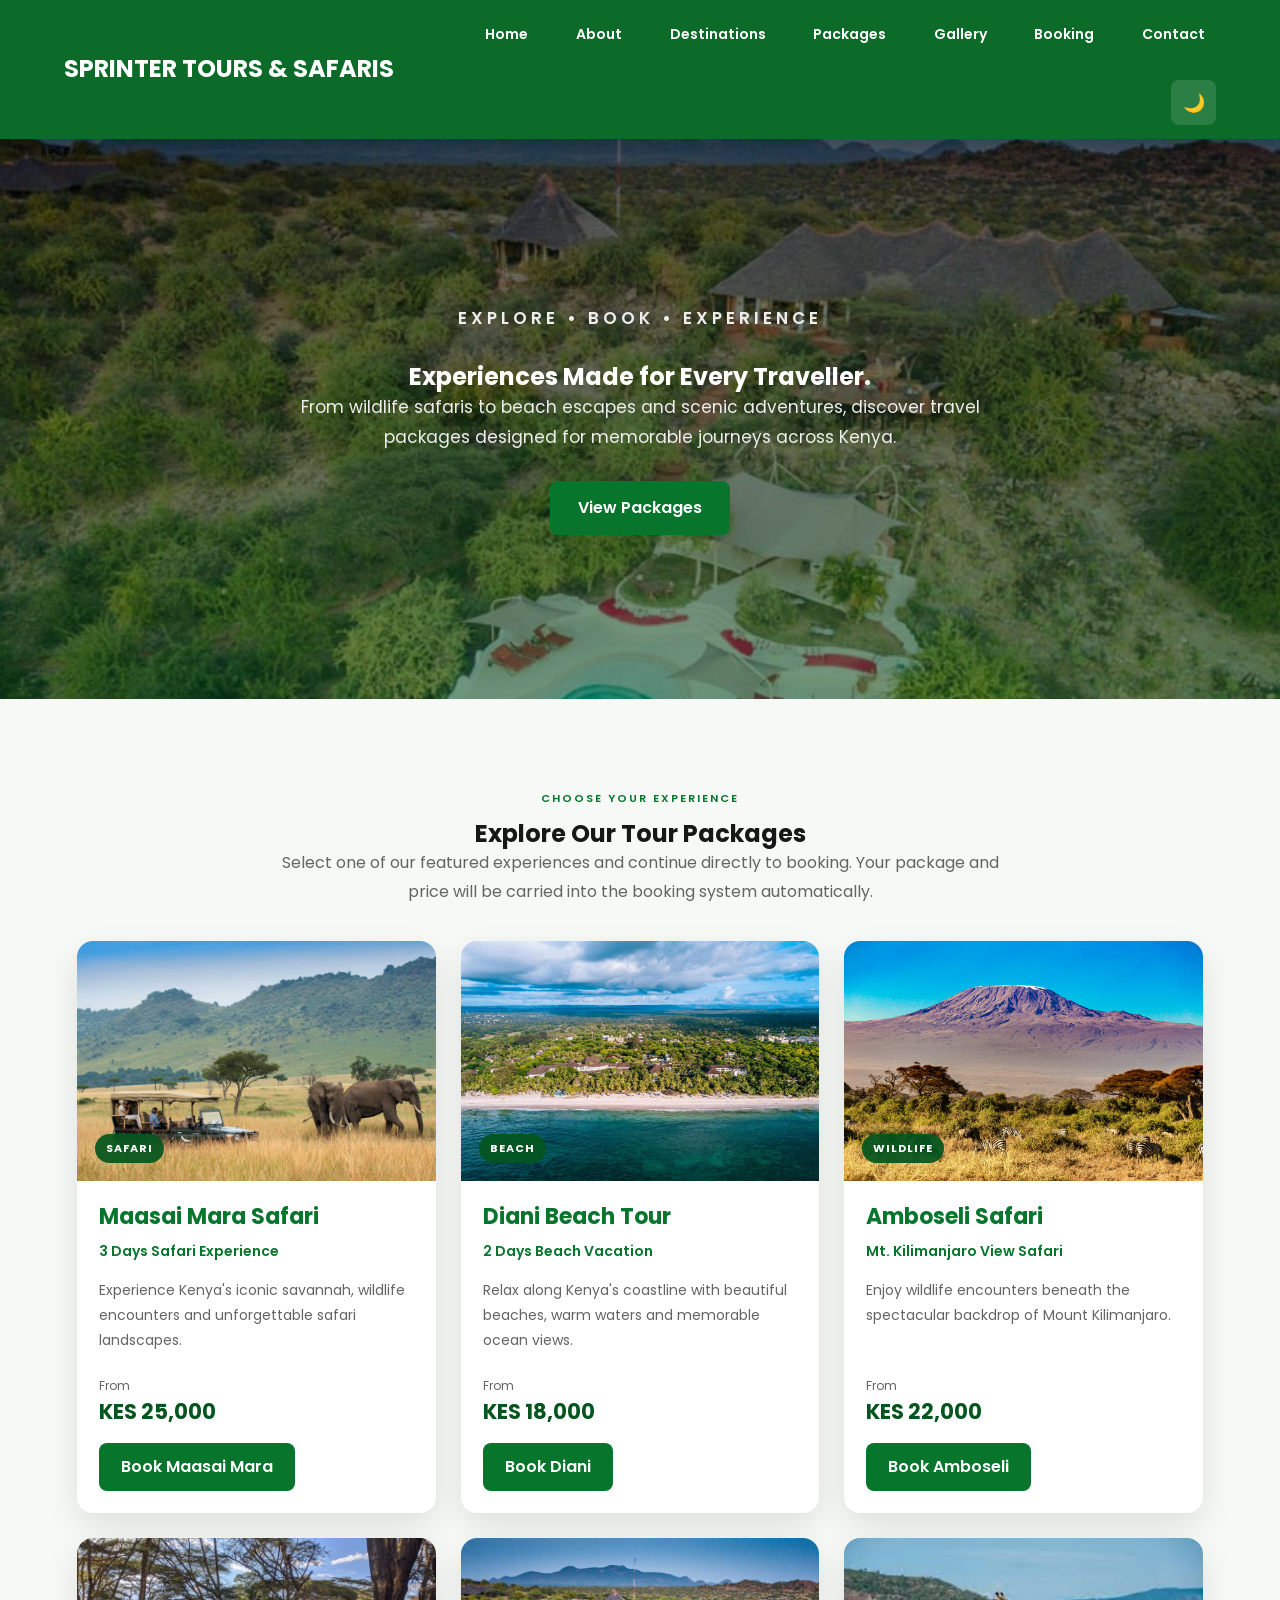
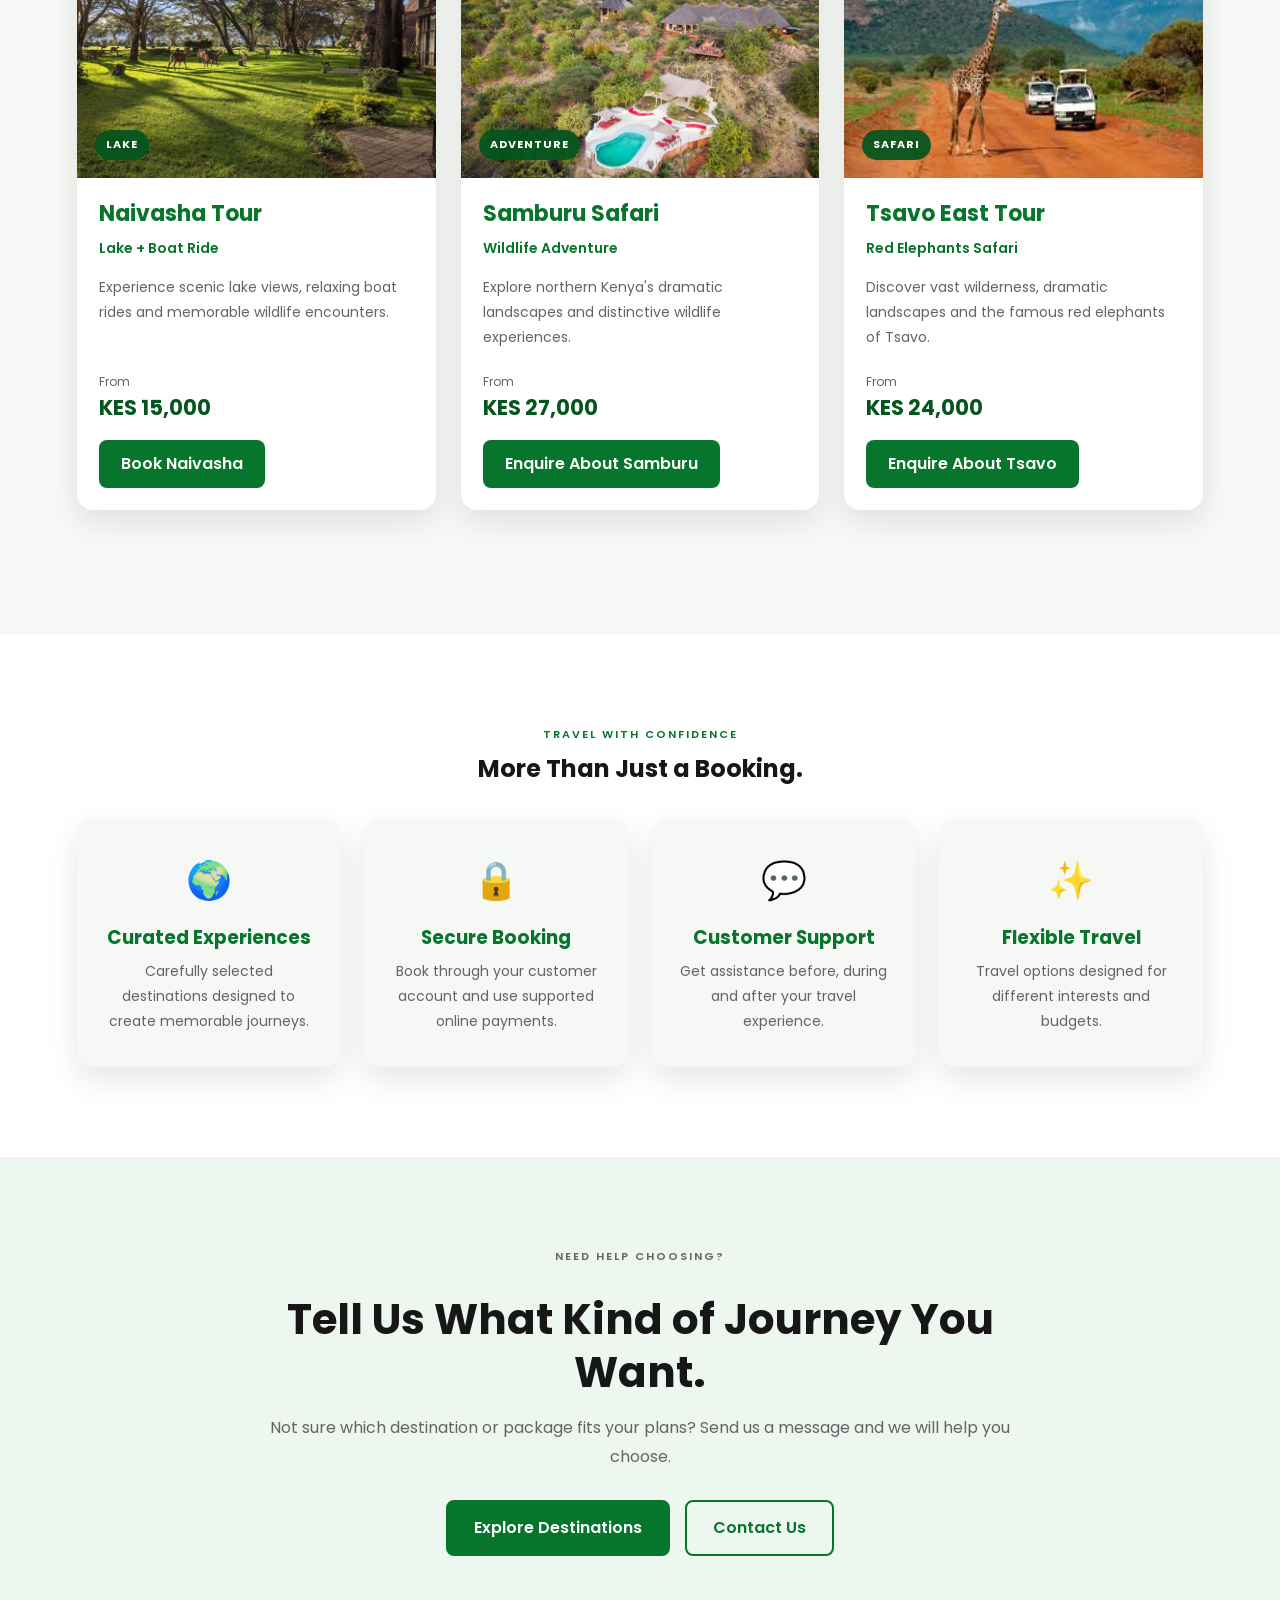
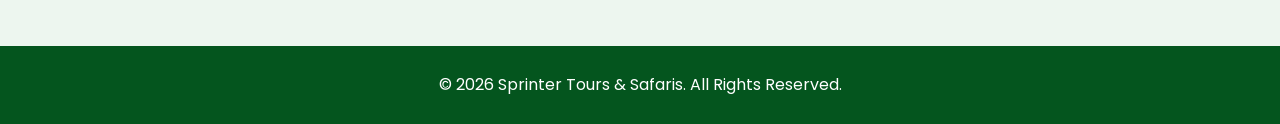
==== packages.html @ ad740e0f "Initial Sprinter Tours and Safaris commit" ====
<!DOCTYPE html>
<html lang="en">

<head>

    <meta charset="UTF-8">

    <meta
        name="viewport"
        content="width=device-width, initial-scale=1.0"
    >

    <meta
        name="description"
        content="Explore safari, beach and adventure packages from Sprinter Tours & Safaris."
    >

    <title>
        Tour Packages | Sprinter Tours & Safaris
    </title>

    <link
        rel="preconnect"
        href="https://fonts.googleapis.com"
    >

    <link
        rel="preconnect"
        href="https://fonts.gstatic.com"
        crossorigin
    >

    <link
        href="https://fonts.googleapis.com/css2?family=Poppins:wght@300;400;500;600;700&display=swap"
        rel="stylesheet"
    >

    <link
        rel="stylesheet"
        href="style.css"
    >

</head>


<body>


<!-- =====================================================
     LOADER
===================================================== -->

<div
    id="loader"
    aria-hidden="true"
>

    <div class="loader-content">

        <img
            src="images/Wildlife Sprinter Tours & Safaris.png"
            class="loader-logo"
            alt="Sprinter Tours & Safaris Logo"
        >

        <h2>
            SPRINTER TOURS & SAFARIS
        </h2>

        <div class="spinner"></div>

        <p>
            Preparing your next adventure...
        </p>

    </div>

</div>



<!-- =====================================================
     RESPONSIVE NAVIGATION
===================================================== -->

<header id="navbar">

    <a
        href="index.html"
        class="site-brand"
        aria-label="Sprinter Tours and Safaris home"
    >
        <span>
            SPRINTER TOURS & SAFARIS
        </span>
    </a>


    <button
        id="menuToggle"
        class="menu-toggle"
        type="button"
        aria-label="Open navigation menu"
        aria-expanded="false"
        aria-controls="mainNav"
    >
        <span></span>
        <span></span>
        <span></span>
    </button>


    <nav
        id="mainNav"
        class="main-nav"
    >

        <a href="index.html">
            Home
        </a>

        <a href="about.html">
            About
        </a>

        <a href="destinations.html">
            Destinations
        </a>

        <a
            href="packages.html"
            class="active"
        >
            Packages
        </a>

        <a href="gallery.html">
            Gallery
        </a>

        <a href="booking.php">
            Booking
        </a>

        <a href="contact.php">
            Contact
        </a>

        <button
            id="darkToggle"
            class="theme-toggle"
            type="button"
            aria-label="Toggle dark mode"
        >
            🌙
        </button>

    </nav>

</header>



<!-- =====================================================
     PACKAGES HERO
===================================================== -->

<section class="packages-hero">

    <div class="packages-hero-content">

        <p class="packages-kicker">
            EXPLORE • BOOK • EXPERIENCE
        </p>

        <h1>
            Experiences Made for Every Traveller.
        </h1>

        <p>
            From wildlife safaris to beach escapes
            and scenic adventures, discover travel
            packages designed for memorable journeys
            across Kenya.
        </p>

        <a
            href="#tour-packages"
            class="hero-button"
        >
            View Packages
        </a>

    </div>

</section>



<!-- =====================================================
     PACKAGE SECTION
===================================================== -->

<section
    class="packages"
    id="tour-packages"
>

    <div class="section-heading">

        <p class="section-label">
            CHOOSE YOUR EXPERIENCE
        </p>

        <h2>
            Explore Our Tour Packages
        </h2>

        <p class="section-intro">
            Select one of our featured experiences
            and continue directly to booking.
            Your package and price will be carried
            into the booking system automatically.
        </p>

    </div>


    <div class="package-container">


        <!-- =================================================
             MAASAI MARA
        ================================================== -->

        <article class="package-card">

            <div class="package-image">

                <img
                    src="images/maasai mara.jpg"
                    alt="Maasai Mara Safari"
                    loading="lazy"
                >

                <span class="package-badge">
                    SAFARI
                </span>

            </div>


            <div class="package-content">

                <h3>
                    Maasai Mara Safari
                </h3>

                <p class="package-duration">
                    3 Days Safari Experience
                </p>

                <p class="package-description">
                    Experience Kenya's iconic savannah,
                    wildlife encounters and unforgettable
                    safari landscapes.
                </p>

                <div class="package-price">

                    <span>
                        From
                    </span>

                    <strong>
                        KES 25,000
                    </strong>

                </div>

                <a
                    href="booking.php?package=maasai-mara"
                    class="book-btn"
                >
                    Book Maasai Mara
                </a>

            </div>

        </article>



        <!-- =================================================
             DIANI
        ================================================== -->

        <article class="package-card">

            <div class="package-image">

                <img
                    src="images/diani.jpg"
                    alt="Diani Beach Tour"
                    loading="lazy"
                >

                <span class="package-badge">
                    BEACH
                </span>

            </div>


            <div class="package-content">

                <h3>
                    Diani Beach Tour
                </h3>

                <p class="package-duration">
                    2 Days Beach Vacation
                </p>

                <p class="package-description">
                    Relax along Kenya's coastline
                    with beautiful beaches, warm
                    waters and memorable ocean views.
                </p>

                <div class="package-price">

                    <span>
                        From
                    </span>

                    <strong>
                        KES 18,000
                    </strong>

                </div>

                <a
                    href="booking.php?package=diani-beach"
                    class="book-btn"
                >
                    Book Diani
                </a>

            </div>

        </article>



        <!-- =================================================
             AMBOSELI
        ================================================== -->

        <article class="package-card">

            <div class="package-image">

                <img
                    src="images/amboseli-national-park.jpg"
                    alt="Amboseli Safari"
                    loading="lazy"
                >

                <span class="package-badge">
                    WILDLIFE
                </span>

            </div>


            <div class="package-content">

                <h3>
                    Amboseli Safari
                </h3>

                <p class="package-duration">
                    Mt. Kilimanjaro View Safari
                </p>

                <p class="package-description">
                    Enjoy wildlife encounters
                    beneath the spectacular backdrop
                    of Mount Kilimanjaro.
                </p>

                <div class="package-price">

                    <span>
                        From
                    </span>

                    <strong>
                        KES 22,000
                    </strong>

                </div>

                <a
                    href="booking.php?package=amboseli"
                    class="book-btn"
                >
                    Book Amboseli
                </a>

            </div>

        </article>



        <!-- =================================================
             NAIVASHA
        ================================================== -->

        <article class="package-card">

            <div class="package-image">

                <img
                    src="images/naivasha-waterbuck-750x563.jpg"
                    alt="Naivasha Tour"
                    loading="lazy"
                >

                <span class="package-badge">
                    LAKE
                </span>

            </div>


            <div class="package-content">

                <h3>
                    Naivasha Tour
                </h3>

                <p class="package-duration">
                    Lake + Boat Ride
                </p>

                <p class="package-description">
                    Experience scenic lake views,
                    relaxing boat rides and memorable
                    wildlife encounters.
                </p>

                <div class="package-price">

                    <span>
                        From
                    </span>

                    <strong>
                        KES 15,000
                    </strong>

                </div>

                <a
                    href="booking.php?package=naivasha"
                    class="book-btn"
                >
                    Book Naivasha
                </a>

            </div>

        </article>



        <!-- =================================================
             SAMBURU
        ================================================== -->

        <article class="package-card">

            <div class="package-image">

                <img
                    src="images/samburu.jpg"
                    alt="Samburu Safari"
                    loading="lazy"
                >

                <span class="package-badge">
                    ADVENTURE
                </span>

            </div>


            <div class="package-content">

                <h3>
                    Samburu Safari
                </h3>

                <p class="package-duration">
                    Wildlife Adventure
                </p>

                <p class="package-description">
                    Explore northern Kenya's
                    dramatic landscapes and
                    distinctive wildlife experiences.
                </p>

                <div class="package-price">

                    <span>
                        From
                    </span>

                    <strong>
                        KES 27,000
                    </strong>

                </div>

                <a
                    href="contact.php"
                    class="book-btn"
                >
                    Enquire About Samburu
                </a>

            </div>

        </article>



        <!-- =================================================
             TSAVO
        ================================================== -->

        <article class="package-card">

            <div class="package-image">

                <img
                    src="images/TSAVO.jpg"
                    alt="Tsavo East Safari"
                    loading="lazy"
                >

                <span class="package-badge">
                    SAFARI
                </span>

            </div>


            <div class="package-content">

                <h3>
                    Tsavo East Tour
                </h3>

                <p class="package-duration">
                    Red Elephants Safari
                </p>

                <p class="package-description">
                    Discover vast wilderness,
                    dramatic landscapes and the
                    famous red elephants of Tsavo.
                </p>

                <div class="package-price">

                    <span>
                        From
                    </span>

                    <strong>
                        KES 24,000
                    </strong>

                </div>

                <a
                    href="contact.php"
                    class="book-btn"
                >
                    Enquire About Tsavo
                </a>

            </div>

        </article>


    </div>

</section>



<!-- =====================================================
     WHY BOOK WITH US
===================================================== -->

<section class="package-benefits">

    <div class="section-heading">

        <p class="section-label">
            TRAVEL WITH CONFIDENCE
        </p>

        <h2>
            More Than Just a Booking.
        </h2>

    </div>


    <div class="package-benefits-grid">


        <article class="package-benefit">

            <span>
                🌍
            </span>

            <h3>
                Curated Experiences
            </h3>

            <p>
                Carefully selected destinations
                designed to create memorable journeys.
            </p>

        </article>



        <article class="package-benefit">

            <span>
                🔒
            </span>

            <h3>
                Secure Booking
            </h3>

            <p>
                Book through your customer account
                and use supported online payments.
            </p>

        </article>



        <article class="package-benefit">

            <span>
                💬
            </span>

            <h3>
                Customer Support
            </h3>

            <p>
                Get assistance before, during
                and after your travel experience.
            </p>

        </article>



        <article class="package-benefit">

            <span>
                ✨
            </span>

            <h3>
                Flexible Travel
            </h3>

            <p>
                Travel options designed for
                different interests and budgets.
            </p>

        </article>


    </div>

</section>



<!-- =====================================================
     CTA
===================================================== -->

<section class="packages-cta">

    <div class="packages-cta-content">

        <p class="section-label">
            NEED HELP CHOOSING?
        </p>

        <h2>
            Tell Us What Kind of Journey You Want.
        </h2>

        <p>
            Not sure which destination or package
            fits your plans? Send us a message and
            we will help you choose.
        </p>


        <div class="packages-cta-buttons">

            <a
                href="destinations.html"
                class="about-primary-btn"
            >
                Explore Destinations
            </a>

            <a
                href="contact.php"
                class="about-secondary-btn"
            >
                Contact Us
            </a>

        </div>

    </div>

</section>



<!-- =====================================================
     FOOTER
===================================================== -->

<footer>

    <p>
        © 2026 Sprinter Tours & Safaris.
        All Rights Reserved.
    </p>

</footer>



<!-- =====================================================
     BACK TO TOP
===================================================== -->

<button
    id="topBtn"
    type="button"
    aria-label="Back to top"
>
    ↑
</button>



<!-- =====================================================
     MAIN SCRIPT
===================================================== -->

<script src="script.js"></script>



<!-- =====================================================
     MOBILE NAVIGATION SCRIPT
===================================================== -->

<script>

document.addEventListener(
    "DOMContentLoaded",
    function () {

        const menuToggle =
            document.getElementById(
                "menuToggle"
            );

        const mainNav =
            document.getElementById(
                "mainNav"
            );


        if (
            !menuToggle ||
            !mainNav
        ) {
            return;
        }


        menuToggle.addEventListener(
            "click",
            function () {

                const open =
                    mainNav.classList.toggle(
                        "nav-open"
                    );

                menuToggle.classList.toggle(
                    "menu-open",
                    open
                );

                menuToggle.setAttribute(
                    "aria-expanded",
                    open
                        ? "true"
                        : "false"
                );

                document.body.classList.toggle(
                    "mobile-menu-open",
                    open
                );

            }
        );


        mainNav
            .querySelectorAll("a")
            .forEach(
                function (link) {

                    link.addEventListener(
                        "click",
                        function () {

                            mainNav.classList.remove(
                                "nav-open"
                            );

                            menuToggle.classList.remove(
                                "menu-open"
                            );

                            menuToggle.setAttribute(
                                "aria-expanded",
                                "false"
                            );

                            document.body.classList.remove(
                                "mobile-menu-open"
                            );

                        }
                    );

                }
            );


        window.addEventListener(
            "resize",
            function () {

                if (
                    window.innerWidth > 900
                ) {

                    mainNav.classList.remove(
                        "nav-open"
                    );

                    menuToggle.classList.remove(
                        "menu-open"
                    );

                    menuToggle.setAttribute(
                        "aria-expanded",
                        "false"
                    );

                    document.body.classList.remove(
                        "mobile-menu-open"
                    );

                }

            }
        );

    }
);

</script>


</body>

</html>
---- style.css ----
/* =========================================================
   SPRINTER TOURS & SAFARIS
   MAIN WEBSITE STYLESHEET
========================================================= */


/* =========================================================
   1. RESET
========================================================= */

* {
    margin: 0;
    padding: 0;
    box-sizing: border-box;
}


html {
    scroll-behavior: smooth;
}


body {

    font-family:
        "Poppins",
        sans-serif;

    background: #ffffff;

    color: #171717;

    line-height: 1.6;

    overflow-x: hidden;

    transition:
        background 0.3s ease,
        color 0.3s ease;

}


img {

    display: block;

    max-width: 100%;

}


a {
    color: inherit;
}


button,
input,
select,
textarea {

    font-family: inherit;

}


section {
    width: 100%;
}


h1,
h2,
h3,
h4 {
    line-height: 1.25;
}


p {
    line-height: 1.8;
}


/* =========================================================
   2. VARIABLES
========================================================= */

:root {

    --green: #08752d;

    --green-dark: #04551e;

    --green-deep: #043b18;

    --green-light: #e8f5eb;

    --white: #ffffff;

    --black: #111111;

    --text: #171717;

    --muted: #646464;

    --light-bg: #f5f8f5;

    --card-bg: #ffffff;

    --border: #dddddd;

    --radius: 16px;

    --shadow:
        0 12px 32px
        rgba(0,0,0,0.10);

}


/* =========================================================
   3. NAVIGATION
========================================================= */

header {

    width: 100%;

    min-height: 82px;

    padding: 0 5%;

    display: flex;

    justify-content:
        space-between;

    align-items: center;

    gap: 30px;

    position: sticky;

    top: 0;

    z-index: 1000;

    background:
        rgba(
            5,
            103,
            34,
            0.97
        );

    color: white;

    box-shadow:
        0 3px 15px
        rgba(0,0,0,0.16);

    transition:
        all 0.3s ease;

}


header h1 {

    color: white;

    font-size:
        clamp(
            19px,
            2vw,
            27px
        );

    font-weight: 700;

    white-space: nowrap;

}


nav {

    display: flex;

    justify-content:
        flex-end;

    align-items: center;

    flex-wrap: wrap;

    gap: 8px;

}


nav a {

    padding: 9px 11px;

    color: white;

    text-decoration: none;

    font-size: 14px;

    font-weight: 600;

    border-radius: 7px;

    transition: 0.25s;

}


nav a:hover {

    background:
        rgba(
            255,
            255,
            255,
            0.14
        );

}


#darkToggle {

    width: 45px;

    height: 45px;

    border: none;

    border-radius: 8px;

    background:
        rgba(
            255,
            255,
            255,
            0.13
        );

    color: white;

    font-size: 18px;

    cursor: pointer;

}


#darkToggle:hover {

    background:
        rgba(
            255,
            255,
            255,
            0.22
        );

}


.navbar-scrolled {

    min-height: 68px;

    background:
        rgba(
            3,
            73,
            25,
            0.98
        );

}


/* =========================================================
   4. FAST LOADER
========================================================= */

#loader {

    position: fixed;

    inset: 0;

    z-index: 99999;

    display: flex;

    justify-content: center;

    align-items: center;

    background:
        linear-gradient(
            135deg,
            #043b18,
            #08752d
        );

    color: white;

    opacity: 1;

    visibility: visible;

    transition:
        opacity 0.4s ease,
        visibility 0.4s ease;

}


#loader.loader-hidden {

    opacity: 0;

    visibility: hidden;

    pointer-events: none;

}


.loader-content {

    text-align: center;

    padding: 30px;

}


.loader-logo {

    width: 110px;

    max-height: 110px;

    object-fit: contain;

    margin:
        0 auto 18px;

}


.loader-content h2 {

    margin-bottom: 10px;

    color: white;

    font-size: 24px;

}


.loader-content p {

    color: #e5f7e9;

}


.spinner {

    width: 45px;

    height: 45px;

    margin: 18px auto;

    border:
        5px solid
        rgba(
            255,
            255,
            255,
            0.35
        );

    border-top-color: white;

    border-radius: 50%;

    animation:
        loaderSpin
        0.8s
        linear
        infinite;

}


@keyframes loaderSpin {

    to {
        transform:
            rotate(360deg);
    }

}


/* =========================================================
   5. HERO
========================================================= */

.hero-slider {

    position: relative;

    width: 100%;

    height:
        calc(
            100vh - 82px
        );

    min-height: 610px;

    overflow: hidden;

}


.slide {

    position: absolute;

    inset: 0;

    background-size: cover;

    background-position: center;

    opacity: 0;

    transition:
        opacity 1s ease;

}


.slide.active {
    opacity: 1;
}


.slide::before {

    content: "";

    position: absolute;

    inset: 0;

    background:
        linear-gradient(
            rgba(0,0,0,0.48),
            rgba(0,60,20,0.50)
        );

}


.hero-text {

    position: absolute;

    top: 50%;

    left: 50%;

    transform:
        translate(-50%, -50%);

    z-index: 2;

    width: min(
        900px,
        90%
    );

    text-align: center;

    color: white;

}


.hero-text h2 {

    margin-bottom: 18px;

    color: white;

    font-size:
        clamp(
            43px,
            7vw,
            76px
        );

}


.hero-text p {

    max-width: 700px;

    margin:
        0 auto 30px;

    color: #f3f3f3;

    font-size:
        clamp(
            16px,
            2vw,
            20px
        );

}


.hero-button {

    display: inline-block;

    padding:
        14px 28px;

    border-radius: 8px;

    background:
        var(--green);

    color: white;

    text-decoration: none;

    font-weight: 600;

    transition: 0.3s;

}


.hero-button:hover {

    background:
        var(--green-dark);

    transform:
        translateY(-3px);

}


/* =========================================================
   6. COMMON SECTIONS
========================================================= */

.home-destinations,
.home-packages,
.why-us,
.faq,
.home-contact,
.destinations,
.packages,
.gallery,
.about,
.about-values,
.about-services,
.about-cta {

    padding:
        90px 6%;

}


.home-destinations,
.destinations,
.about,
.about-values,
.why-us,
.about-cta {

    background: white;

}


.home-packages,
.faq,
.home-contact,
.packages,
.gallery,
.about-services {

    background:
        var(--light-bg);

}


.home-destinations > h2,
.home-packages > h2,
.why-us > h2,
.faq > h2,
.home-contact > h2,
.destinations > h2,
.packages > h2,
.gallery > h2,
.about > h2,
.about-values > h2,
.about-services > h2,
.about-cta > h2 {

    margin-bottom: 12px;

    text-align: center;

    color:
        var(--text);

    font-size:
        clamp(
            30px,
            4vw,
            42px
        );

}


.section-intro {

    max-width: 760px;

    margin:
        0 auto 35px;

    text-align: center;

    color:
        var(--muted);

}


/* =========================================================
   7. SEARCH
========================================================= */

.search-box {

    display: block;

    width: min(
        420px,
        100%
    );

    margin:
        25px auto 35px;

    padding:
        13px 16px;

    border:
        1px solid #cccccc;

    border-radius: 9px;

    background: white;

    color: #222;

    font-size: 15px;

    outline: none;

}


.search-box:focus {

    border-color:
        var(--green);

    box-shadow:
        0 0 0 3px
        rgba(
            8,
            117,
            45,
            0.13
        );

}


/* =========================================================
   8. HOME DESTINATION CARDS
========================================================= */

.home-cards {

    width: 100%;

    max-width: 1200px;

    margin: auto;

    display: grid;

    grid-template-columns:
        repeat(
            4,
            minmax(0, 1fr)
        );

    gap: 24px;

}


.home-card {

    overflow: hidden;

    border-radius:
        var(--radius);

    background:
        var(--card-bg);

    box-shadow:
        var(--shadow);

    transition: 0.3s;

}


.home-card:hover {

    transform:
        translateY(-8px);

}


.home-card img {

    width: 100%;

    height: 220px;

    object-fit: cover;

}


.home-card h3 {

    margin:
        20px 20px 7px;

    color:
        var(--green);

}


.home-card p {

    margin:
        0 20px 24px;

    color:
        var(--muted);

}


/* =========================================================
   9. SECTION BUTTON
========================================================= */

.section-link {

    display: table;

    margin:
        35px auto 0;

    padding:
        12px 23px;

    border:
        2px solid
        var(--green);

    border-radius: 8px;

    color:
        var(--green);

    text-decoration: none;

    font-weight: 600;

}


.section-link:hover {

    background:
        var(--green);

    color: white;

}


/* =========================================================
   10. PARALLAX
========================================================= */

.parallax {

    min-height: 430px;

    padding:
        70px 20px;

    display: flex;

    justify-content: center;

    align-items: center;

    text-align: center;

    color: white;

    background:

        linear-gradient(
            rgba(0,0,0,0.55),
            rgba(0,0,0,0.55)
        ),

        url("images/mombasa.jpg")
        center / cover no-repeat;

    background-attachment: fixed;

}


.parallax-text h2 {

    margin-bottom: 15px;

    color: white;

    font-size:
        clamp(
            35px,
            5vw,
            52px
        );

}


.parallax-text p {
    color: #eeeeee;
}


/* =========================================================
   11. PACKAGE CARDS
========================================================= */

.home-packages-container {

    max-width: 1200px;

    margin:
        35px auto 0;

    display: grid;

    grid-template-columns:
        repeat(
            3,
            minmax(0,1fr)
        );

    gap: 26px;

}


.home-package,
.package-card {

    overflow: hidden;

    border-radius:
        var(--radius);

    background: white;

    box-shadow:
        var(--shadow);

    text-align: center;

    transition: 0.3s;

}


.home-package:hover,
.package-card:hover {

    transform:
        translateY(-8px);

}


.home-package img,
.package-card img {

    width: 100%;

    height: 220px;

    object-fit: cover;

}


.home-package h3,
.package-card h3 {

    margin:
        20px 15px 7px;

    color:
        var(--green);

}


.home-package p,
.package-card p {

    margin:
        0 15px 7px;

    color:
        var(--muted);

}


.home-package h4,
.package-card h4 {

    margin:
        10px 15px;

    color:
        var(--green-dark);

}


.book-btn {

    display: inline-block;

    margin:
        10px auto 24px;

    padding:
        11px 22px;

    border-radius: 8px;

    background:
        var(--green);

    color: white;

    text-decoration: none;

    font-weight: 600;

}


.book-btn:hover {

    background:
        var(--green-dark);

}


/* =========================================================
   12. FAQ
========================================================= */

.faq-container {

    max-width: 850px;

    margin:
        35px auto 0;

}


.faq-item {

    margin-bottom: 13px;

}


.faq-question {

    width: 100%;

    padding:
        17px 20px;

    border: none;

    border-radius: 9px;

    background:
        var(--green);

    color: white;

    text-align: left;

    font-size: 15px;

    font-weight: 600;

    cursor: pointer;

}


.faq-question:hover {

    background:
        var(--green-dark);

}


.faq-answer {

    max-height: 0;

    overflow: hidden;

    padding:
        0 20px;

    margin-top: 4px;

    border-radius: 8px;

    background: white;

    opacity: 0;

    transition:
        max-height 0.35s ease,
        opacity 0.3s ease,
        padding 0.35s ease;

}


.faq-answer.faq-open {

    max-height: 300px;

    padding:
        18px 20px;

    opacity: 1;

}


.faq-answer p {

    color:
        var(--muted);

}


/* =========================================================
   13. WHY US
========================================================= */

.why-container {

    max-width: 1200px;

    margin:
        35px auto 0;

    display: grid;

    grid-template-columns:
        repeat(
            4,
            minmax(0,1fr)
        );

    gap: 23px;

}


.why-box {

    min-height: 220px;

    padding:
        30px 24px;

    border-radius:
        var(--radius);

    background:
        var(--light-bg);

    box-shadow:
        var(--shadow);

}


.why-box h3 {

    margin-bottom: 12px;

    color:
        var(--green);

}


.why-box p {

    color:
        var(--muted);

}


/* =========================================================
   14. CONTACT CTA
========================================================= */

.home-contact {

    text-align: center;

}


.home-contact p {

    max-width: 700px;

    margin:
        10px auto 25px;

    color:
        var(--muted);

}


.contact-btn {

    display: inline-block;

    padding:
        13px 26px;

    border-radius: 8px;

    background:
        var(--green);

    color: white;

    text-decoration: none;

    font-weight: 600;

}


/* =========================================================
   15. DESTINATIONS PAGE
========================================================= */

.destinations .cards {

    max-width: 1150px;

    margin:
        35px auto;

    display: grid;

    grid-template-columns:
        repeat(
            3,
            minmax(0,1fr)
        );

    gap: 27px;

}


.destinations .card {

    overflow: hidden;

    border-radius:
        var(--radius);

    background: white;

    box-shadow:
        var(--shadow);

    text-align: center;

}


.destinations .card img {

    width: 100%;

    height: 240px;

    object-fit: cover;

}


.destinations .card h3 {

    margin:
        20px 20px 8px;

    color:
        var(--green);

}


.destinations .card p {

    margin:
        0 20px 25px;

    color:
        var(--muted);

}


/* =========================================================
   16. PACKAGES PAGE
========================================================= */

.package-container {

    max-width: 1200px;

    margin:
        35px auto;

    display: grid;

    grid-template-columns:
        repeat(
            4,
            minmax(0,1fr)
        );

    gap: 25px;

}


/* =========================================================
   17. GALLERY
========================================================= */

.gallery-grid {

    max-width: 1250px;

    margin:
        35px auto 0;

    display: grid;

    grid-template-columns:
        repeat(
            4,
            minmax(0,1fr)
        );

    gap: 18px;

}


.gallery-grid img {

    width: 100%;

    height: 230px;

    object-fit: cover;

    border-radius: 12px;

    box-shadow:
        var(--shadow);

}


/* =========================================================
   18. ABOUT HERO
========================================================= */

.about-hero {

    min-height: 650px;

    padding:
        80px 7%;

    display: flex;

    justify-content: center;

    align-items: center;

    text-align: center;

    color: white;

    background:

        linear-gradient(
            rgba(0,0,0,0.52),
            rgba(0,65,22,0.48)
        ),

        url(
            "https://images.unsplash.com/photo-1516426122078-c23e76319801"
        )

        center / cover no-repeat;

}


.about-hero-content {

    max-width: 900px;

}


.about-kicker {

    margin-bottom: 15px;

    color: white;

    letter-spacing: 4px;

}


.about-hero h2 {

    margin-bottom: 20px;

    color: white;

    font-size:
        clamp(
            45px,
            7vw,
            74px
        );

}


.about-slogan {

    margin-bottom: 30px;

    color: #eeeeee;

}


/* =========================================================
   19. ABOUT CONTENT
========================================================= */

.about {

    text-align: center;

}


.section-label {

    margin-bottom: 10px;

    color:
        var(--green);

    font-size: 12px;

    font-weight: 700;

    letter-spacing: 3px;

}


.about-intro {

    max-width: 850px;

    margin:
        0 auto 18px;

    color:
        var(--muted);

}


.brand-statement {

    padding:
        95px 7%;

    text-align: center;

    color: white;

    background:
        linear-gradient(
            135deg,
            #043b18,
            #0b7a32
        );

}


.brand-statement h2 {

    margin:
        15px 0;

    color: white;

}


.brand-statement p {
    color: #eeeeee;
}


.about-container,
.service-grid {

    max-width: 1150px;

    margin:
        35px auto 0;

    display: grid;

    grid-template-columns:
        repeat(
            3,
            minmax(0,1fr)
        );

    gap: 25px;

}


.about-box,
.service-box {

    padding:
        35px 27px;

    border-radius:
        var(--radius);

    background:
        var(--light-bg);

    box-shadow:
        var(--shadow);

}


.about-box h3,
.service-box h3 {

    margin-bottom: 12px;

    color:
        var(--green);

}


.about-box p,
.service-box p {

    color:
        var(--muted);

}


.about-icon,
.service-icon {

    display: block;

    margin-bottom: 15px;

    font-size: 38px;

}


/* =========================================================
   20. BOOKING / LOGIN / SIGNUP
========================================================= */

.booking-payment {

    width: min(
        540px,
        calc(100% - 30px)
    );

    margin:
        60px auto;

    padding: 38px;

    border-radius:
        var(--radius);

    background: white;

    color:
        var(--text);

    box-shadow:
        var(--shadow);

    text-align: center;

}


.booking-payment h2 {

    margin-bottom: 20px;

    color:
        var(--green);

}


.booking-payment label {

    display: block;

    width: 90%;

    margin:
        15px auto 5px;

    text-align: left;

    font-weight: 600;

}


.booking-payment input,
.booking-payment select,
.booking-payment textarea {

    display: block;

    width: 90%;

    margin:
        8px auto 15px;

    padding:
        13px 14px;

    border:
        1px solid #cccccc;

    border-radius: 8px;

    background: white;

    color: #222;

}


.booking-payment button {

    width: 90%;

    margin:
        20px auto 10px;

    padding: 13px;

    border: none;

    border-radius: 8px;

    background:
        var(--green);

    color: white;

    font-weight: 600;

    cursor: pointer;

}


/* =========================================================
   21. FOOTER
========================================================= */

footer {

    padding:
        25px 20px;

    background:
        var(--green-dark);

    color: white;

    text-align: center;

}


footer p {
    color: white;
}


/* =========================================================
   22. BACK TO TOP
========================================================= */

#topBtn {

    position: fixed;

    right: 22px;

    bottom: 22px;

    z-index: 900;

    width: 46px;

    height: 46px;

    border: none;

    border-radius: 50%;

    background:
        var(--green);

    color: white;

    font-size: 20px;

    cursor: pointer;

    opacity: 0;

    visibility: hidden;

    transform:
        translateY(15px);

    transition: 0.3s;

}


#topBtn.top-visible {

    opacity: 1;

    visibility: visible;

    transform:
        translateY(0);

}


/* =========================================================
   23. SCROLL REVEAL
========================================================= */

.hidden {

    opacity: 0;

    transform:
        translateY(30px);

    transition:
        opacity 0.7s ease,
        transform 0.7s ease;

}


.show {

    opacity: 1;

    transform:
        translateY(0);

}


/* =========================================================
   24. DARK MODE
========================================================= */

body.dark-mode {

    background:
        #071b0d;

    color:
        #f2f2f2;

}


body.dark-mode header {

    background:
        #031e0b;

}


body.dark-mode
.home-destinations,

body.dark-mode
.destinations,

body.dark-mode
.about,

body.dark-mode
.about-values,

body.dark-mode
.why-us,

body.dark-mode
.about-cta {

    background:
        #092412;

}


body.dark-mode
.home-packages,

body.dark-mode
.faq,

body.dark-mode
.home-contact,

body.dark-mode
.packages,

body.dark-mode
.gallery,

body.dark-mode
.about-services {

    background:
        #061b0d;

}


body.dark-mode
.home-destinations > h2,

body.dark-mode
.home-packages > h2,

body.dark-mode
.why-us > h2,

body.dark-mode
.faq > h2,

body.dark-mode
.home-contact > h2,

body.dark-mode
.destinations > h2,

body.dark-mode
.packages > h2,

body.dark-mode
.gallery > h2,

body.dark-mode
.about > h2,

body.dark-mode
.about-values > h2,

body.dark-mode
.about-services > h2,

body.dark-mode
.about-cta > h2 {

    color: white;

}


body.dark-mode
.section-intro,

body.dark-mode
.about-intro,

body.dark-mode
.home-contact p {

    color: #d5d5d5;

}


body.dark-mode
.home-card,

body.dark-mode
.home-package,

body.dark-mode
.package-card,

body.dark-mode
.destinations .card,

body.dark-mode
.about-box,

body.dark-mode
.service-box,

body.dark-mode
.why-box {

    background:
        #10351c;

    color: white;

}


body.dark-mode
.home-card h3,

body.dark-mode
.home-package h3,

body.dark-mode
.package-card h3,

body.dark-mode
.destinations .card h3,

body.dark-mode
.about-box h3,

body.dark-mode
.service-box h3,

body.dark-mode
.why-box h3 {

    color:
        #91e3a7;

}


body.dark-mode
.home-card p,

body.dark-mode
.home-package p,

body.dark-mode
.package-card p,

body.dark-mode
.destinations .card p,

body.dark-mode
.about-box p,

body.dark-mode
.service-box p,

body.dark-mode
.why-box p {

    color:
        #dddddd;

}


body.dark-mode
.home-package h4,

body.dark-mode
.package-card h4 {

    color:
        #9ee5ad;

}


body.dark-mode .faq-answer {

    background:
        #10351c;

}


body.dark-mode .faq-answer p {

    color:
        #dddddd;

}


body.dark-mode .search-box {

    background:
        #10351c;

    color: white;

    border-color:
        #287f40;

}


body.dark-mode
.booking-payment {

    background:
        #10351c;

    color: white;

}


body.dark-mode
.booking-payment h2,

body.dark-mode
.booking-payment label {

    color: white;

}


body.dark-mode
.booking-payment input,

body.dark-mode
.booking-payment select,

body.dark-mode
.booking-payment textarea {

    background:
        #0a2812;

    color: white;

    border-color:
        #297d40;

}


body.dark-mode footer {

    background:
        #021609;

}


/* =========================================================
   25. TABLET
========================================================= */

@media (
    max-width: 1050px
) {

    header {

        padding:
            18px 4%;

        flex-direction: column;

        gap: 14px;

    }


    nav {
        justify-content: center;
    }


    .home-cards,
    .home-packages-container,
    .why-container,
    .package-container,
    .about-container,
    .service-grid {

        grid-template-columns:
            repeat(
                2,
                minmax(0,1fr)
            );

    }


    .gallery-grid {

        grid-template-columns:
            repeat(
                3,
                minmax(0,1fr)
            );

    }

}


/* =========================================================
   26. MOBILE
========================================================= */

@media (
    max-width: 700px
) {

    header {

        padding:
            18px 16px;

    }


    header h1 {

        white-space: normal;

        text-align: center;

    }


    nav {

        justify-content: center;

        gap: 4px;

    }


    nav a {

        padding:
            7px 8px;

        font-size: 12px;

    }


    .hero-slider {

        min-height: 540px;

        height: 70vh;

    }


    .hero-text h2 {

        font-size: 40px;

    }


    .home-destinations,
    .home-packages,
    .why-us,
    .faq,
    .home-contact,
    .destinations,
    .packages,
    .gallery,
    .about,
    .about-values,
    .about-services,
    .about-cta {

        padding:
            65px 20px;

    }


    .home-cards,
    .home-packages-container,
    .why-container,
    .destinations .cards,
    .package-container,
    .about-container,
    .service-grid {

        grid-template-columns:
            1fr;

    }


    .gallery-grid {

        grid-template-columns:
            repeat(
                2,
                minmax(0,1fr)
            );

    }


    .parallax {

        background-attachment:
            scroll;

    }

}


/* =========================================================
   27. SMALL PHONE
========================================================= */

@media (
    max-width: 450px
) {

    nav a {

        padding: 6px;

        font-size: 11px;

    }


    .hero-text h2 {

        font-size: 34px;

    }


    .gallery-grid {

        grid-template-columns:
            1fr;

    }

}

/* =========================================================
   ABOUT PAGE FINAL DETAILS
========================================================= */

.brand-small {

    color: #dff6e5;

    font-size: 12px;

    font-weight: 600;

    letter-spacing: 4px;

}


.services-intro {

    max-width: 760px;

    margin:
        10px auto 35px;

    text-align: center;

    color:
        var(--muted);

}


.about-quote {

    min-height: 470px;

    padding:
        80px 7%;

    display: flex;

    justify-content: center;

    align-items: center;

    text-align: center;

    color: white;

    background:

        linear-gradient(
            rgba(0,0,0,0.60),
            rgba(0,0,0,0.60)
        ),

        url(
            "https://images.unsplash.com/photo-1547970810-dc1eac37d174"
        )

        center / cover no-repeat;

}


.about-quote p {

    margin-bottom: 10px;

    color: #e5e5e5;

    font-size: 12px;

    letter-spacing: 4px;

}


.about-quote h2 {

    margin-bottom: 15px;

    color: white;

    font-size:
        clamp(
            35px,
            5vw,
            53px
        );

}


.about-quote span {

    color: #eeeeee;

    font-size: 17px;

}


.about-cta {

    text-align: center;

}


.about-cta p {

    max-width: 720px;

    margin:
        15px auto 28px;

    color:
        var(--muted);

}


.about-cta-buttons {

    display: flex;

    justify-content: center;

    flex-wrap: wrap;

    gap: 15px;

}


.about-primary-btn,
.about-secondary-btn {

    display: inline-block;

    padding:
        13px 26px;

    border-radius: 8px;

    text-decoration: none;

    font-weight: 600;

    transition: 0.3s ease;

}


.about-primary-btn {

    border:
        2px solid
        var(--green);

    background:
        var(--green);

    color: white;

}


.about-secondary-btn {

    border:
        2px solid
        var(--green);

    background: transparent;

    color:
        var(--green);

}


.about-primary-btn:hover,
.about-secondary-btn:hover {

    border-color:
        var(--green-dark);

    background:
        var(--green-dark);

    color: white;

}


body.dark-mode .services-intro,
body.dark-mode .about-cta p {

    color: #d5d5d5;

}


body.dark-mode .about-secondary-btn {

    border-color: #91e3a7;

    color: #91e3a7;

}

/* =========================================================
   DESTINATIONS PAGE
========================================================= */

.destinations-hero {

    min-height: 560px;

    padding: 80px 7%;

    display: flex;

    justify-content: center;

    align-items: center;

    text-align: center;

    color: white;

    background:

        linear-gradient(
            rgba(0,0,0,0.56),
            rgba(0,70,25,0.52)
        ),

        url("images/maasai mara.jpg")
        center / cover no-repeat;

}


.destinations-hero-content {

    max-width: 850px;

}


.destinations-kicker {

    margin-bottom: 12px;

    color: #e7f8eb;

    font-size: 12px;

    font-weight: 600;

    letter-spacing: 4px;

}


.destinations-hero h2 {

    margin-bottom: 20px;

    color: white;

    font-size:
        clamp(
            42px,
            6vw,
            66px
        );

}


.destinations-hero p {

    max-width: 700px;

    margin:
        0 auto 28px;

    color: #eeeeee;

    font-size: 17px;

}


.destinations .section-label {

    text-align: center;

}


.destinations .cards {

    grid-template-columns:
        repeat(
            3,
            minmax(0,1fr)
        );

}


.destinations .card {

    display: flex;

    flex-direction: column;

    height: 100%;

}


.destination-card-content {

    display: flex;

    flex-direction: column;

    flex: 1;

    padding:
        22px 22px 26px;

}


.destination-type {

    display: inline-block;

    align-self: flex-start;

    margin-bottom: 10px;

    padding:
        5px 9px;

    border-radius: 20px;

    background:
        var(--green-light);

    color:
        var(--green-dark);

    font-size: 11px;

    font-weight: 700;

    letter-spacing: 1px;

}


.destinations .card h3 {

    margin:
        0 0 9px;

    text-align: left;

}


.destinations .card p {

    margin:
        0 0 20px;

    text-align: left;

    flex: 1;

}


.destinations .card .book-btn {

    align-self: flex-start;

    margin:
        auto 0 0;

}


/* CTA */

.destination-cta {

    padding:
        90px 6%;

    background:
        #edf6ef;

    text-align: center;

}


.destination-cta-content {

    max-width: 760px;

    margin: auto;

}


.destination-cta h2 {

    margin-bottom: 15px;

    font-size:
        clamp(
            30px,
            4vw,
            42px
        );

}


.destination-cta p {

    margin-bottom: 28px;

    color:
        var(--muted);

}


.destination-cta-buttons {

    display: flex;

    justify-content: center;

    gap: 15px;

    flex-wrap: wrap;

}


/* DARK MODE */

body.dark-mode .destinations-hero {

    color: white;

}


body.dark-mode .destination-type {

    background:
        #184d29;

    color:
        #a7edb8;

}


body.dark-mode .destination-cta {

    background:
        #082310;

}


body.dark-mode .destination-cta h2 {

    color: white;

}


body.dark-mode .destination-cta p {

    color: #d5d5d5;

}


/* TABLET */

@media (max-width: 950px) {

    .destinations .cards {

        grid-template-columns:
            repeat(
                2,
                minmax(0,1fr)
            );

    }

}


/* MOBILE */

@media (max-width: 650px) {

    .destinations-hero {

        min-height: 500px;

        padding:
            60px 20px;

    }


    .destinations .cards {

        grid-template-columns:
            1fr;

    }


    .destination-card-content {

        padding:
            20px;

    }

}

/* =========================================================
   PACKAGES PAGE
========================================================= */

.packages-hero {

    min-height: 560px;

    padding:
        80px 7%;

    display: flex;

    align-items: center;

    justify-content: center;

    text-align: center;

    color: white;

    background:

        linear-gradient(
            rgba(0,0,0,0.58),
            rgba(0,70,25,0.55)
        ),

        url("images/samburu.jpg")
        center / cover no-repeat;

}


.packages-hero-content {

    max-width: 850px;

}


.packages-kicker {

    margin-bottom: 12px;

    color: #e6f8ea;

    font-size: 12px;

    font-weight: 600;

    letter-spacing: 4px;

}


.packages-hero h2 {

    margin-bottom: 20px;

    color: white;

    font-size:
        clamp(
            42px,
            6vw,
            66px
        );

}


.packages-hero p {

    max-width: 720px;

    margin:
        0 auto 28px;

    color: #eeeeee;

    font-size: 17px;

}


/* PACKAGE MAIN */

.packages {

    background: #f6f9f6;

}


.packages .section-label {

    text-align: center;

}


.package-container {

    grid-template-columns:
        repeat(
            3,
            minmax(0,1fr)
        );

    align-items: stretch;

}


.package-card {

    display: flex;

    flex-direction: column;

    height: 100%;

    text-align: left;

}


.package-image {

    position: relative;

}


.package-image img {

    height: 240px;

}


.package-badge {

    position: absolute;

    left: 18px;

    bottom: 18px;

    padding:
        6px 11px;

    border-radius: 30px;

    background:
        rgba(4,85,30,0.92);

    color: white;

    font-size: 11px;

    font-weight: 700;

    letter-spacing: 1px;

}


.package-content {

    display: flex;

    flex-direction: column;

    flex: 1;

    padding:
        24px;

}


.package-content h3 {

    margin:
        0 0 8px;

    font-size: 22px;

}


.package-duration {

    margin:
        0 0 14px !important;

    color:
        var(--green) !important;

    font-weight: 600;

    font-size: 14px;

}


.package-description {

    margin:
        0 0 22px !important;

    flex: 1;

    color:
        var(--muted);

    font-size: 14px;

}


.package-price {

    display: flex;

    flex-direction: column;

    margin-bottom: 15px;

}


.package-price span {

    color:
        var(--muted);

    font-size: 12px;

}


.package-price strong {

    color:
        var(--green-dark);

    font-size: 21px;

}


.package-card .book-btn {

    margin:
        auto 0 0;

    align-self: flex-start;

}


/* BENEFITS */

.package-benefits {

    padding:
        90px 6%;

    background: white;

    text-align: center;

}


.package-benefits > h2 {

    margin-bottom: 40px;

    font-size:
        clamp(
            30px,
            4vw,
            42px
        );

}


.package-benefits-grid {

    max-width: 1200px;

    margin: auto;

    display: grid;

    grid-template-columns:
        repeat(
            4,
            minmax(0,1fr)
        );

    gap: 23px;

}


.package-benefit {

    padding:
        32px 24px;

    border-radius:
        var(--radius);

    background:
        var(--light-bg);

    box-shadow:
        var(--shadow);

}


.package-benefit span {

    display: block;

    margin-bottom: 15px;

    font-size: 37px;

}


.package-benefit h3 {

    margin-bottom: 10px;

    color:
        var(--green);

}


.package-benefit p {

    color:
        var(--muted);

    font-size: 14px;

}


/* CTA */

.packages-cta {

    padding:
        90px 6%;

    background:
        #edf6ef;

    text-align: center;

}


.packages-cta-content {

    max-width: 760px;

    margin: auto;

}


.packages-cta h2 {

    margin-bottom: 15px;

    font-size:
        clamp(
            30px,
            4vw,
            42px
        );

}


.packages-cta p {

    margin-bottom: 28px;

    color:
        var(--muted);

}


.packages-cta-buttons {

    display: flex;

    justify-content: center;

    gap: 15px;

    flex-wrap: wrap;

}


/* =========================================================
   PACKAGES DARK MODE
========================================================= */

body.dark-mode .packages {

    background:
        #061b0d;

}


body.dark-mode .package-card {

    background:
        #10351c;

}


body.dark-mode .package-duration {

    color:
        #91e3a7 !important;

}


body.dark-mode .package-description {

    color:
        #dddddd !important;

}


body.dark-mode .package-price span {

    color:
        #cccccc;

}


body.dark-mode .package-price strong {

    color:
        #9ee5ad;

}


body.dark-mode .package-benefits {

    background:
        #092412;

}


body.dark-mode .package-benefits > h2 {

    color: white;

}


body.dark-mode .package-benefit {

    background:
        #10351c;

}


body.dark-mode .package-benefit h3 {

    color:
        #91e3a7;

}


body.dark-mode .package-benefit p {

    color:
        #dddddd;

}


body.dark-mode .packages-cta {

    background:
        #082310;

}


body.dark-mode .packages-cta h2 {

    color: white;

}


body.dark-mode .packages-cta p {

    color:
        #d5d5d5;

}


/* =========================================================
   PACKAGE RESPONSIVE
========================================================= */

@media (max-width: 1000px) {

    .package-container {

        grid-template-columns:
            repeat(
                2,
                minmax(0,1fr)
            );

    }


    .package-benefits-grid {

        grid-template-columns:
            repeat(
                2,
                minmax(0,1fr)
            );

    }

}


@media (max-width: 650px) {

    .packages-hero {

        min-height: 500px;

        padding:
            60px 20px;

    }


    .package-container,
    .package-benefits-grid {

        grid-template-columns:
            1fr;

    }


    .package-image img {

        height: 230px;

    }

}

/* =========================================================
   GALLERY PAGE
========================================================= */

.gallery-hero {

    min-height: 540px;

    padding:
        80px 7%;

    display: flex;

    align-items: center;

    justify-content: center;

    text-align: center;

    color: white;

    background:

        linear-gradient(
            rgba(0,0,0,0.58),
            rgba(0,70,25,0.50)
        ),

        url("images/diani.jpg")
        center / cover no-repeat;

}


.gallery-hero-content {

    max-width: 850px;

}


.gallery-kicker {

    margin-bottom: 12px;

    color: #e6f8ea;

    font-size: 12px;

    font-weight: 600;

    letter-spacing: 4px;

}


.gallery-hero h2 {

    margin-bottom: 20px;

    color: white;

    font-size:
        clamp(
            42px,
            6vw,
            66px
        );

}


.gallery-hero p {

    max-width: 700px;

    margin:
        0 auto 28px;

    color: #eeeeee;

    font-size: 17px;

}


.gallery .section-label {

    text-align: center;

}


.gallery-grid {

    grid-template-columns:
        repeat(
            4,
            minmax(0,1fr)
        );

}


.gallery-item {

    position: relative;

    overflow: hidden;

    border-radius: 14px;

    box-shadow:
        var(--shadow);

    background: white;

}


.gallery-item img {

    width: 100%;

    height: 250px;

    object-fit: cover;

    transition:
        transform 0.4s ease;

}


.gallery-item:hover img {

    transform:
        scale(1.06);

}


.gallery-item figcaption {

    position: absolute;

    left: 0;

    right: 0;

    bottom: 0;

    padding:
        18px 16px;

    color: white;

    font-weight: 600;

    background:
        linear-gradient(
            transparent,
            rgba(0,0,0,0.78)
        );

}


/* GALLERY CTA */

.gallery-cta {

    padding:
        90px 6%;

    text-align: center;

    background:
        #edf6ef;

}


.gallery-cta-content {

    max-width: 760px;

    margin: auto;

}


.gallery-cta h2 {

    margin-bottom: 15px;

    font-size:
        clamp(
            30px,
            4vw,
            42px
        );

}


.gallery-cta p {

    margin-bottom: 28px;

    color:
        var(--muted);

}


.gallery-cta-buttons {

    display: flex;

    justify-content: center;

    gap: 15px;

    flex-wrap: wrap;

}


/* DARK MODE */

body.dark-mode .gallery-item {

    background:
        #10351c;

}


body.dark-mode .gallery-cta {

    background:
        #082310;

}


body.dark-mode .gallery-cta h2 {

    color: white;

}


body.dark-mode .gallery-cta p {

    color:
        #d5d5d5;

}


/* TABLET */

@media (max-width: 950px) {

    .gallery-grid {

        grid-template-columns:
            repeat(
                2,
                minmax(0,1fr)
            );

    }

}


/* MOBILE */

@media (max-width: 600px) {

    .gallery-hero {

        min-height: 500px;

        padding:
            60px 20px;

    }


    .gallery-grid {

        grid-template-columns:
            1fr;

    }


    .gallery-item img {

        height: 260px;

    }

}

/* =========================================================
   AUTH / LOGIN PAGE
========================================================= */

.auth-main {

    min-height:
        calc(100vh - 82px);

    display: grid;

    grid-template-columns:
        1.05fr 0.95fr;

    background: #f5f8f5;

}


/* LEFT IMAGE */

.auth-showcase {

    min-height: 720px;

    background:

        linear-gradient(
            rgba(0,0,0,0.30),
            rgba(0,70,25,0.35)
        ),

        url("images/maasai mara.jpg")
        center / cover no-repeat;

}


.auth-showcase-overlay {

    width: 100%;

    height: 100%;

    min-height: 720px;

    padding: 70px;

    display: flex;

    align-items: center;

    background:
        linear-gradient(
            90deg,
            rgba(2,45,15,0.78),
            rgba(2,45,15,0.32)
        );

}


.auth-showcase-content {

    max-width: 600px;

    color: white;

}


.auth-kicker {

    margin-bottom: 14px;

    color: #dff8e5;

    font-size: 12px;

    font-weight: 700;

    letter-spacing: 4px;

}


.auth-showcase h2 {

    margin-bottom: 18px;

    color: white;

    font-size:
        clamp(
            44px,
            6vw,
            70px
        );

}


.auth-showcase-content > p {

    max-width: 560px;

    color: #eeeeee;

    font-size: 17px;

}


.auth-benefits {

    margin-top: 35px;

    display: grid;

    gap: 14px;

}


.auth-benefit {

    display: flex;

    align-items: center;

    gap: 12px;

}


.auth-benefit span {

    width: 28px;

    height: 28px;

    flex-shrink: 0;

    display: flex;

    justify-content: center;

    align-items: center;

    border-radius: 50%;

    background:
        rgba(255,255,255,0.16);

    color: white;

    font-weight: 700;

}


.auth-benefit p {

    color: white;

}


/* RIGHT SIDE */

.auth-form-side {

    padding:
        70px 35px;

    display: flex;

    justify-content: center;

    align-items: center;

}


.auth-card {

    width: min(
        480px,
        100%
    );

    padding:
        42px;

    border-radius: 20px;

    background: white;

    box-shadow:
        0 20px 55px
        rgba(0,0,0,0.12);

}


.auth-card-heading {

    margin-bottom: 28px;

}


.auth-card-heading h2 {

    margin:
        5px 0 8px;

    color:
        var(--text);

    font-size: 35px;

}


.auth-card-heading > p:last-child {

    color:
        var(--muted);

}


.auth-field {

    margin-bottom: 20px;

}


.auth-field label {

    display: block;

    margin-bottom: 7px;

    color:
        var(--text);

    font-size: 14px;

    font-weight: 600;

}


.auth-field input {

    width: 100%;

    min-height: 51px;

    padding:
        13px 15px;

    border:
        1px solid #d1d1d1;

    border-radius: 9px;

    background: white;

    color: #222;

    outline: none;

    font-size: 15px;

    transition: 0.2s;

}


.auth-field input:focus {

    border-color:
        var(--green);

    box-shadow:
        0 0 0 3px
        rgba(8,117,45,0.12);

}


.password-wrapper {

    position: relative;

}


.password-wrapper input {

    padding-right: 72px;

}


.password-toggle {

    position: absolute;

    right: 8px;

    top: 50%;

    transform:
        translateY(-50%);

    padding:
        7px 9px;

    border: none;

    background: transparent;

    color:
        var(--green);

    font-weight: 600;

    cursor: pointer;

}


.auth-submit {

    width: 100%;

    min-height: 52px;

    margin-top: 8px;

    border: none;

    border-radius: 9px;

    background:
        var(--green);

    color: white;

    font-size: 15px;

    font-weight: 700;

    cursor: pointer;

    transition: 0.25s;

}


.auth-submit:hover {

    background:
        var(--green-dark);

    transform:
        translateY(-2px);

}


/* MESSAGES */

.auth-message {

    margin-bottom: 22px;

    padding:
        13px 15px;

    border-radius: 8px;

    font-size: 14px;

}


.auth-message.error {

    border:
        1px solid #e8b8b8;

    background: #fff1f1;

    color: #9d2525;

}


.auth-message.success {

    border:
        1px solid #a8d9b4;

    background: #eaf8ee;

    color: #176b30;

}


/* REGISTER */

.auth-divider {

    margin:
        28px 0 18px;

    display: flex;

    align-items: center;

    color:
        var(--muted);

    font-size: 13px;

}


.auth-divider::before,
.auth-divider::after {

    content: "";

    height: 1px;

    flex: 1;

    background: #dddddd;

}


.auth-divider span {

    padding:
        0 12px;

}


.auth-register {

    text-align: center;

    color:
        var(--muted);

}


.auth-register a {

    color:
        var(--green);

    font-weight: 700;

    text-decoration: none;

}


.auth-back {

    margin-top: 22px;

    text-align: center;

}


.auth-back a {

    color:
        var(--green-dark);

    font-size: 13px;

    font-weight: 600;

    text-decoration: none;

}


/* =========================================================
   AUTH DARK MODE
========================================================= */

body.dark-mode .auth-main {

    background:
        #061b0d;

}


body.dark-mode .auth-form-side {

    background:
        #061b0d;

}


body.dark-mode .auth-card {

    background:
        #10351c;

    box-shadow:
        0 20px 55px
        rgba(0,0,0,0.35);

}


body.dark-mode
.auth-card-heading h2,

body.dark-mode
.auth-field label {

    color: white;

}


body.dark-mode
.auth-card-heading > p:last-child,

body.dark-mode
.auth-register,

body.dark-mode
.auth-divider {

    color: #d0d0d0;

}


body.dark-mode .auth-field input {

    border-color:
        #287d40;

    background:
        #092612;

    color: white;

}


body.dark-mode .auth-divider::before,
body.dark-mode .auth-divider::after {

    background:
        #315b3c;

}


body.dark-mode .auth-message.error {

    border-color: #864747;

    background: #3d1717;

    color: #ffbcbc;

}


body.dark-mode .auth-message.success {

    border-color: #317546;

    background: #113c1e;

    color: #a9e6b8;

}


body.dark-mode .auth-back a,
body.dark-mode .auth-register a,
body.dark-mode .password-toggle {

    color:
        #91e3a7;

}


/* =========================================================
   AUTH RESPONSIVE
========================================================= */

@media (max-width: 950px) {

    .auth-main {

        grid-template-columns:
            1fr;

    }


    .auth-showcase {

        min-height: 450px;

    }


    .auth-showcase-overlay {

        min-height: 450px;

        padding:
            55px 35px;

    }


    .auth-form-side {

        padding:
            55px 25px;

    }

}


@media (max-width: 550px) {

    .auth-showcase {

        min-height: 390px;

    }


    .auth-showcase-overlay {

        min-height: 390px;

        padding:
            40px 22px;

    }


    .auth-showcase h2 {

        font-size: 42px;

    }


    .auth-form-side {

        padding:
            35px 15px;

    }


    .auth-card {

        padding:
            30px 22px;

    }

}

/* =========================================================
   SIGNUP PAGE
========================================================= */

.signup-showcase {

    background:

        linear-gradient(
            rgba(0,0,0,0.30),
            rgba(0,70,25,0.35)
        ),

        url("images/diani.jpg")
        center / cover no-repeat;

}


.signup-card {

    max-width: 500px;

}


/* PASSWORD STRENGTH */

.password-strength {

    width: 100%;

    height: 5px;

    margin-top: 10px;

    overflow: hidden;

    border-radius: 10px;

    background: #e4e4e4;

}


.password-strength-bar {

    width: 0;

    height: 100%;

    border-radius: 10px;

    transition:
        width 0.3s ease,
        background 0.3s ease;

}


.password-strength-bar.strength-weak {

    width: 33%;

    background: #c53a3a;

}


.password-strength-bar.strength-medium {

    width: 67%;

    background: #d49a22;

}


.password-strength-bar.strength-strong {

    width: 100%;

    background: var(--green);

}


.password-hint {

    display: block;

    margin-top: 7px;

    color:
        var(--muted);

    font-size: 12px;

}


/* PASSWORD MATCH */

.password-match {

    display: block;

    min-height: 18px;

    margin-top: 7px;

    font-size: 12px;

}


.match-success {

    color:
        var(--green);

}


.match-error {

    color:
        #c53a3a;

}


/* DARK MODE */

body.dark-mode .password-strength {

    background:
        #244b30;

}


body.dark-mode .password-hint {

    color:
        #cccccc;

}


body.dark-mode .match-success {

    color:
        #91e3a7;

}


body.dark-mode .match-error {

    color:
        #ffaaaa;

}

/* =========================================================
   BOOKING PAGE
========================================================= */

.booking-page {

    background:
        #f5f8f5;

}


/* HERO */

.booking-hero {

    min-height: 410px;

    padding:
        80px 7%;

    display: flex;

    justify-content: center;

    align-items: center;

    text-align: center;

    color: white;

    background:

        linear-gradient(
            rgba(0,0,0,0.58),
            rgba(0,70,25,0.52)
        ),

        url("images/maasai mara.jpg")
        center / cover no-repeat;

}


.booking-hero-content {

    max-width: 780px;

}


.booking-kicker {

    margin-bottom: 12px;

    color: #e4f7e8;

    font-size: 12px;

    font-weight: 700;

    letter-spacing: 4px;

}


.booking-hero h2 {

    margin-bottom: 15px;

    color: white;

    font-size:
        clamp(
            40px,
            6vw,
            62px
        );

}


.booking-hero p {

    max-width: 650px;

    margin: auto;

    color: #eeeeee;

    font-size: 17px;

}


/* =========================================================
   MAIN BOOKING AREA
========================================================= */

.booking-main {

    padding:
        75px 6%;

}


.booking-layout {

    width: min(
        1200px,
        100%
    );

    margin: auto;

    display: grid;

    grid-template-columns:
        0.9fr 1.1fr;

    gap: 35px;

    align-items: start;

}


/* =========================================================
   PACKAGE SUMMARY
========================================================= */

.booking-summary {

    overflow: hidden;

    border-radius: 18px;

    background: white;

    box-shadow:
        0 15px 45px
        rgba(0,0,0,0.10);

}


.booking-summary-image {

    position: relative;

}


.booking-summary-image img {

    display: block;

    width: 100%;

    height: 310px;

    object-fit: cover;

}


.booking-selected-badge {

    position: absolute;

    left: 20px;

    bottom: 20px;

    padding:
        7px 12px;

    border-radius: 30px;

    background:
        rgba(4,85,30,0.94);

    color: white;

    font-size: 11px;

    font-weight: 700;

    letter-spacing: 1px;

}


.booking-summary-content {

    padding:
        30px;

}


.booking-summary-content h2 {

    margin:
        6px 0 10px;

    font-size: 29px;

}


.booking-package-description {

    margin-bottom: 25px;

    color:
        var(--muted);

}


.booking-price {

    margin-bottom: 25px;

    padding:
        18px;

    border-radius: 10px;

    background:
        var(--green-light);

}


.booking-price span {

    display: block;

    margin-bottom: 3px;

    color:
        var(--muted);

    font-size: 12px;

}


.booking-price strong {

    color:
        var(--green-dark);

    font-size: 26px;

}


.booking-customer {

    display: grid;

    gap: 14px;

    padding:
        20px 0;

    border-top:
        1px solid #eeeeee;

    border-bottom:
        1px solid #eeeeee;

}


.booking-customer div {

    display: flex;

    flex-direction: column;

}


.booking-customer span {

    margin-bottom: 3px;

    color:
        var(--muted);

    font-size: 12px;

}


.booking-customer strong {

    color:
        var(--text);

    font-size: 14px;

    overflow-wrap: anywhere;

}


.change-package-link {

    display: inline-block;

    margin-top: 22px;

    color:
        var(--green);

    font-size: 13px;

    font-weight: 700;

    text-decoration: none;

}


/* =========================================================
   BOOKING FORM
========================================================= */

.booking-form-card {

    padding:
        38px;

    border-radius: 18px;

    background: white;

    box-shadow:
        0 15px 45px
        rgba(0,0,0,0.10);

}


.booking-form-heading {

    margin-bottom: 28px;

}


.booking-form-heading h2 {

    margin:
        5px 0 8px;

    font-size: 32px;

}


.booking-form-heading > p:last-child {

    color:
        var(--muted);

}


.booking-form-row {

    display: grid;

    grid-template-columns:
        repeat(
            2,
            minmax(0,1fr)
        );

    gap: 18px;

}


.booking-field {

    margin-bottom: 20px;

}


.booking-field label {

    display: block;

    margin-bottom: 7px;

    color:
        var(--text);

    font-size: 13px;

    font-weight: 600;

}


.booking-field input,
.booking-field select {

    width: 100%;

    min-height: 50px;

    padding:
        12px 14px;

    border:
        1px solid #d5d5d5;

    border-radius: 9px;

    background: white;

    color:
        #222;

    font-family: inherit;

    font-size: 14px;

    outline: none;

    transition:
        border 0.2s ease,
        box-shadow 0.2s ease;

}


.booking-field input:focus,
.booking-field select:focus {

    border-color:
        var(--green);

    box-shadow:
        0 0 0 3px
        rgba(8,117,45,0.12);

}


.booking-field input:disabled {

    background:
        #f1f3f1;

    color:
        #666666;

}


.booking-field small {

    display: block;

    margin-top: 7px;

    color:
        var(--muted);

    font-size: 11px;

}


/* =========================================================
   PAYMENT INFORMATION
========================================================= */

.mpesa-field {

    display: none;

}


.payment-method-info {

    margin-bottom: 22px;

    padding:
        17px;

    display: flex;

    align-items: flex-start;

    gap: 14px;

    border:
        1px solid #d8eadc;

    border-radius: 10px;

    background:
        #f4faf5;

}


.payment-info-icon {

    width: 40px;

    height: 40px;

    flex-shrink: 0;

    display: flex;

    align-items: center;

    justify-content: center;

    border-radius: 50%;

    background:
        var(--green-light);

    font-size: 20px;

}


.payment-method-info strong {

    display: block;

    margin-bottom: 3px;

    color:
        var(--green-dark);

}


.payment-method-info p {

    margin: 0;

    color:
        var(--muted);

    font-size: 12px;

}


/* =========================================================
   TOTAL
========================================================= */

.booking-total {

    margin:
        28px 0 20px;

    padding:
        20px;

    display: flex;

    justify-content: space-between;

    gap: 20px;

    align-items: center;

    border-radius: 12px;

    background:
        #edf7ef;

}


.booking-total > div {

    display: flex;

    flex-direction: column;

}


.booking-total span {

    margin-bottom: 3px;

    color:
        var(--muted);

    font-size: 11px;

}


.booking-total strong {

    color:
        var(--text);

}


.booking-total-price {

    text-align: right;

}


.booking-total-price strong {

    color:
        var(--green-dark);

    font-size: 23px;

}


/* =========================================================
   SUBMIT
========================================================= */

.booking-submit {

    width: 100%;

    min-height: 54px;

    border: none;

    border-radius: 9px;

    background:
        var(--green);

    color: white;

    font-family: inherit;

    font-size: 15px;

    font-weight: 700;

    cursor: pointer;

    transition: 0.25s;

}


.booking-submit:hover {

    background:
        var(--green-dark);

    transform:
        translateY(-2px);

}


.booking-security-note {

    margin:
        13px 0 0;

    text-align: center;

    color:
        var(--muted);

    font-size: 11px;

}


/* ERROR */

.booking-message {

    margin-bottom: 22px;

    padding:
        13px 15px;

    border-radius: 8px;

    font-size: 13px;

}


.booking-message.error {

    border:
        1px solid #e6b5b5;

    background:
        #fff0f0;

    color:
        #a32323;

}


/* =========================================================
   NO PACKAGE
========================================================= */

.booking-no-package {

    width: min(
        650px,
        100%
    );

    margin: auto;

    padding:
        55px 35px;

    border-radius: 18px;

    background: white;

    text-align: center;

    box-shadow:
        0 15px 45px
        rgba(0,0,0,0.10);

}


.booking-empty-icon {

    margin-bottom: 15px;

    font-size: 55px;

}


.booking-no-package h2 {

    margin-bottom: 10px;

}


.booking-no-package > p:not(.section-label) {

    max-width: 480px;

    margin:
        0 auto 25px;

    color:
        var(--muted);

}


/* =========================================================
   HELP
========================================================= */

.booking-help {

    padding:
        80px 6%;

    text-align: center;

    background:
        #edf6ef;

}


.booking-help h2 {

    margin-bottom: 12px;

}


.booking-help > p:not(.section-label) {

    max-width: 650px;

    margin:
        0 auto 25px;

    color:
        var(--muted);

}


/* LOGOUT */

.logout-link {

    color:
        #ffd6d6 !important;

}


/* =========================================================
   DARK MODE
========================================================= */

body.dark-mode.booking-page {

    background:
        #061b0d;

}


body.dark-mode .booking-main {

    background:
        #061b0d;

}


body.dark-mode .booking-summary,
body.dark-mode .booking-form-card,
body.dark-mode .booking-no-package {

    background:
        #10351c;

}


body.dark-mode
.booking-summary-content h2,

body.dark-mode
.booking-form-heading h2,

body.dark-mode
.booking-no-package h2,

body.dark-mode
.booking-field label {

    color: white;

}


body.dark-mode
.booking-package-description,

body.dark-mode
.booking-form-heading > p:last-child,

body.dark-mode
.booking-field small,

body.dark-mode
.booking-security-note,

body.dark-mode
.booking-no-package > p:not(.section-label) {

    color:
        #d0d0d0;

}


body.dark-mode
.booking-price {

    background:
        #174c28;

}


body.dark-mode
.booking-price span {

    color:
        #cccccc;

}


body.dark-mode
.booking-price strong {

    color:
        #a4eab4;

}


body.dark-mode
.booking-customer {

    border-color:
        #315b3c;

}


body.dark-mode
.booking-customer span {

    color:
        #bdbdbd;

}


body.dark-mode
.booking-customer strong {

    color: white;

}


body.dark-mode
.booking-field input,
body.dark-mode
.booking-field select {

    border-color:
        #287d40;

    background:
        #092612;

    color: white;

}


body.dark-mode
.booking-field input:disabled {

    background:
        #15371f;

    color:
        #cccccc;

}


body.dark-mode
.payment-method-info {

    border-color:
        #285f38;

    background:
        #0c2c16;

}


body.dark-mode
.payment-method-info strong {

    color:
        #9ee5ad;

}


body.dark-mode
.payment-method-info p {

    color:
        #cccccc;

}


body.dark-mode
.booking-total {

    background:
        #174c28;

}


body.dark-mode
.booking-total span {

    color:
        #cccccc;

}


body.dark-mode
.booking-total strong {

    color: white;

}


body.dark-mode
.booking-total-price strong {

    color:
        #9ee5ad;

}


body.dark-mode
.booking-message.error {

    border-color:
        #864747;

    background:
        #3d1717;

    color:
        #ffbcbc;

}


body.dark-mode
.booking-help {

    background:
        #082310;

}


body.dark-mode
.booking-help h2 {

    color: white;

}


body.dark-mode
.booking-help > p:not(.section-label) {

    color:
        #d5d5d5;

}


/* =========================================================
   TABLET
========================================================= */

@media (max-width: 950px) {

    .booking-layout {

        grid-template-columns:
            1fr;

    }


    .booking-summary {

        max-width: 700px;

        margin: auto;

    }


    .booking-form-card {

        max-width: 700px;

        width: 100%;

        margin: auto;

    }

}


/* =========================================================
   MOBILE
========================================================= */

@media (max-width: 600px) {

    .booking-hero {

        min-height: 360px;

        padding:
            60px 20px;

    }


    .booking-main {

        padding:
            45px 15px;

    }


    .booking-form-card {

        padding:
            27px 20px;

    }


    .booking-summary-content {

        padding:
            24px 20px;

    }


    .booking-summary-image img {

        height: 240px;

    }


    .booking-form-row {

        grid-template-columns:
            1fr;

        gap: 0;

    }


    .booking-total {

        align-items:
            flex-start;

        flex-direction:
            column;

    }


    .booking-total-price {

        text-align: left;

    }


    .booking-no-package {

        padding:
            40px 22px;

    }

}

/* =========================================================
   MY BOOKINGS PAGE
========================================================= */

.bookings-page {

    background:
        #f5f8f5;

}


/* HERO */

.bookings-hero {

    min-height: 400px;

    padding:
        75px 7%;

    display: flex;

    align-items: center;

    justify-content: center;

    text-align: center;

    color: white;

    background:

        linear-gradient(
            rgba(0,0,0,0.58),
            rgba(0,70,25,0.52)
        ),

        url("images/amboseli-national-park.jpg")
        center / cover no-repeat;

}


.bookings-hero-content {

    max-width: 760px;

}


.bookings-kicker {

    margin-bottom: 10px;

    color:
        #e7f8eb;

    font-size: 12px;

    font-weight: 700;

    letter-spacing: 4px;

}


.bookings-hero h2 {

    margin-bottom: 15px;

    color: white;

    font-size:
        clamp(
            42px,
            6vw,
            64px
        );

}


.bookings-hero p {

    max-width: 650px;

    margin:
        0 auto 27px;

    color:
        #eeeeee;

}


/* =========================================================
   MAIN AREA
========================================================= */

.bookings-main {

    width: min(
        1200px,
        100%
    );

    margin: auto;

    padding:
        75px 30px;

}


.bookings-header {

    margin-bottom: 32px;

    display: flex;

    justify-content:
        space-between;

    align-items:
        flex-end;

    gap: 20px;

}


.bookings-header h2 {

    margin-top: 5px;

    font-size: 34px;

}


.bookings-new-btn {

    padding:
        12px 20px;

    border-radius: 8px;

    background:
        var(--green);

    color: white;

    text-decoration: none;

    font-weight: 600;

}


.bookings-new-btn:hover {

    background:
        var(--green-dark);

}


/* SUCCESS */

.bookings-message {

    margin-bottom: 28px;

    padding:
        15px 18px;

    border-radius: 9px;

}


.bookings-message.success {

    border:
        1px solid #addabb;

    background:
        #eaf8ee;

    color:
        #176b30;

}


/* =========================================================
   GRID
========================================================= */

.bookings-grid {

    display: grid;

    grid-template-columns:
        repeat(
            2,
            minmax(0,1fr)
        );

    gap: 25px;

}


/* =========================================================
   CARD
========================================================= */

.booking-dashboard-card {

    padding: 27px;

    border:
        1px solid #e4e8e4;

    border-radius: 17px;

    background: white;

    box-shadow:
        0 12px 35px
        rgba(0,0,0,0.08);

    transition:
        transform 0.3s ease,
        box-shadow 0.3s ease;

}


.booking-dashboard-card:hover {

    transform:
        translateY(-5px);

    box-shadow:
        0 18px 42px
        rgba(0,0,0,0.12);

}


/* TOP */

.booking-card-top {

    margin-bottom: 24px;

    display: flex;

    justify-content:
        space-between;

    align-items:
        flex-start;

    gap: 15px;

}


.booking-reference {

    display: block;

    margin-bottom: 5px;

    color:
        var(--muted);

    font-size: 11px;

    font-weight: 600;

    text-transform: uppercase;

    letter-spacing: 1px;

}


.booking-card-top h3 {

    color:
        var(--text);

    font-size: 21px;

}


/* =========================================================
   STATUS
========================================================= */

.booking-status {

    flex-shrink: 0;

    padding:
        6px 12px;

    border-radius: 30px;

    font-size: 11px;

    font-weight: 700;

}


.status-pending {

    background:
        #fff1d6;

    color:
        #9d6100;

}


.status-paid {

    background:
        #dcf5e3;

    color:
        #08752d;

}


/* =========================================================
   DETAILS
========================================================= */

.booking-card-details {

    padding:
        20px 0;

    display: grid;

    grid-template-columns:
        repeat(
            2,
            minmax(0,1fr)
        );

    gap: 18px;

    border-top:
        1px solid #eeeeee;

    border-bottom:
        1px solid #eeeeee;

}


.booking-detail {

    display: flex;

    flex-direction: column;

}


.booking-detail span {

    margin-bottom: 3px;

    color:
        var(--muted);

    font-size: 11px;

}


.booking-detail strong {

    color:
        var(--text);

    font-size: 14px;

}


/* =========================================================
   PAYMENT SUMMARY
========================================================= */

.booking-payment-summary {

    margin:
        20px 0;

    padding:
        16px;

    display: flex;

    justify-content:
        space-between;

    gap: 20px;

    align-items: center;

    border-radius: 10px;

    background:
        #f4f8f4;

}


.booking-payment-summary > div {

    display: flex;

    flex-direction: column;

}


.booking-payment-summary span {

    margin-bottom: 3px;

    color:
        var(--muted);

    font-size: 11px;

}


.booking-payment-summary strong {

    font-size: 14px;

}


.booking-payment-total {

    text-align: right;

}


.booking-payment-total strong {

    color:
        var(--green-dark);

    font-size: 18px;

}


.payment-pending-text {

    color:
        #a56c0a;

}


.payment-paid-text {

    color:
        var(--green);

}


/* =========================================================
   ACTIONS
========================================================= */

.booking-card-actions {

    display: flex;

    align-items: center;

    gap: 10px;

    flex-wrap: wrap;

}


.booking-pay-btn,
.booking-receipt-btn {

    padding:
        11px 18px;

    border-radius: 8px;

    background:
        var(--green);

    color: white;

    text-decoration: none;

    font-size: 13px;

    font-weight: 700;

}


.booking-pay-btn:hover,
.booking-receipt-btn:hover {

    background:
        var(--green-dark);

}


.booking-help-btn {

    padding:
        10px 17px;

    border:
        1px solid #d3d9d3;

    border-radius: 8px;

    color:
        var(--green-dark);

    text-decoration: none;

    font-size: 12px;

    font-weight: 600;

}


/* =========================================================
   EMPTY STATE
========================================================= */

.bookings-empty {

    padding:
        60px 25px;

    border-radius: 17px;

    background: white;

    text-align: center;

    box-shadow:
        var(--shadow);

}


.bookings-empty-icon {

    margin-bottom: 15px;

    font-size: 55px;

}


.bookings-empty h2 {

    margin-bottom: 10px;

}


.bookings-empty p {

    max-width: 520px;

    margin:
        0 auto 24px;

    color:
        var(--muted);

}


/* =========================================================
   CTA
========================================================= */

.bookings-cta {

    padding:
        80px 6%;

    background:
        #edf6ef;

    text-align: center;

}


.bookings-cta h2 {

    margin-bottom: 12px;

    font-size:
        clamp(
            30px,
            4vw,
            42px
        );

}


.bookings-cta > p:not(.section-label) {

    max-width: 650px;

    margin:
        0 auto 25px;

    color:
        var(--muted);

}


/* =========================================================
   DARK MODE
========================================================= */

body.dark-mode.bookings-page {

    background:
        #061b0d;

}


body.dark-mode .bookings-main {

    background:
        #061b0d;

}


body.dark-mode
.bookings-header h2 {

    color: white;

}


body.dark-mode
.booking-dashboard-card,

body.dark-mode
.bookings-empty {

    border-color:
        #235532;

    background:
        #10351c;

}


body.dark-mode
.booking-card-top h3,

body.dark-mode
.booking-detail strong,

body.dark-mode
.bookings-empty h2 {

    color: white;

}


body.dark-mode
.booking-reference,

body.dark-mode
.booking-detail span,

body.dark-mode
.booking-payment-summary span,

body.dark-mode
.bookings-empty p {

    color:
        #cccccc;

}


body.dark-mode
.booking-card-details {

    border-color:
        #315b3c;

}


body.dark-mode
.booking-payment-summary {

    background:
        #0a2812;

}


body.dark-mode
.booking-payment-total strong {

    color:
        #9ee5ad;

}


body.dark-mode
.status-pending {

    background:
        #604415;

    color:
        #ffd990;

}


body.dark-mode
.status-paid {

    background:
        #174c28;

    color:
        #9ee5ad;

}


body.dark-mode
.booking-help-btn {

    border-color:
        #376848;

    color:
        #91e3a7;

}


body.dark-mode
.bookings-message.success {

    border-color:
        #317546;

    background:
        #113c1e;

    color:
        #a9e6b8;

}


body.dark-mode
.bookings-cta {

    background:
        #082310;

}


body.dark-mode
.bookings-cta h2 {

    color: white;

}


body.dark-mode
.bookings-cta > p:not(.section-label) {

    color:
        #d5d5d5;

}


/* =========================================================
   RESPONSIVE
========================================================= */

@media (max-width: 850px) {

    .bookings-grid {

        grid-template-columns:
            1fr;

    }

}


@media (max-width: 600px) {

    .bookings-hero {

        min-height: 360px;

        padding:
            60px 20px;

    }


    .bookings-main {

        padding:
            50px 15px;

    }


    .bookings-header {

        align-items:
            flex-start;

        flex-direction:
            column;

    }


    .booking-dashboard-card {

        padding:
            22px 18px;

    }


    .booking-card-top {

        flex-direction:
            column;

    }


    .booking-card-details {

        grid-template-columns:
            1fr;

    }


    .booking-payment-summary {

        align-items:
            flex-start;

        flex-direction:
            column;

    }


    .booking-payment-total {

        text-align: left;

    }

}

/* =========================================================
   CARD CHECKOUT
========================================================= */

.checkout-page {

    background:
        #f5f8f5;

}


/* HERO */

.checkout-hero {

    min-height: 320px;

    padding:
        65px 7%;

    display: flex;

    align-items: center;

    justify-content: center;

    text-align: center;

    color: white;

    background:

        linear-gradient(
            rgba(0,0,0,0.62),
            rgba(0,70,25,0.58)
        ),

        url("images/diani.jpg")
        center / cover no-repeat;

}


.checkout-hero-content {

    max-width: 720px;

}


.checkout-kicker {

    margin-bottom: 10px;

    color:
        #e5f8e9;

    font-size: 11px;

    font-weight: 700;

    letter-spacing: 4px;

}


.checkout-hero h2 {

    margin-bottom: 12px;

    color: white;

    font-size:
        clamp(
            38px,
            5vw,
            55px
        );

}


.checkout-hero p {

    color:
        #eeeeee;

}


/* =========================================================
   LAYOUT
========================================================= */

.checkout-main {

    padding:
        70px 6%;

}


.checkout-layout {

    width: min(
        1050px,
        100%
    );

    margin: auto;

    display: grid;

    grid-template-columns:
        1.2fr 0.8fr;

    gap: 30px;

    align-items: stretch;

}


/* =========================================================
   CHECKOUT CARD
========================================================= */

.checkout-card {

    padding:
        36px;

    border-radius:
        18px;

    background: white;

    box-shadow:
        0 15px 45px
        rgba(0,0,0,0.10);

}


.checkout-heading {

    margin-bottom: 28px;

    display: flex;

    align-items: center;

    gap: 15px;

}


.checkout-card-icon {

    width: 55px;

    height: 55px;

    flex-shrink: 0;

    display: flex;

    align-items: center;

    justify-content: center;

    border-radius: 50%;

    background:
        var(--green-light);

    font-size: 25px;

}


.checkout-heading h2 {

    margin-top: 4px;

    font-size: 27px;

}


/* BOOKING DETAILS */

.checkout-booking {

    padding:
        23px;

    border:
        1px solid #e1e8e2;

    border-radius:
        12px;

    background:
        #fafcfa;

}


.checkout-reference {

    margin-bottom: 15px;

    display: flex;

    justify-content:
        space-between;

    gap: 20px;

}


.checkout-reference span {

    color:
        var(--muted);

    font-size: 11px;

}


.checkout-reference strong {

    color:
        var(--green);

}


.checkout-booking h3 {

    margin-bottom: 20px;

    color:
        var(--text);

    font-size: 21px;

}


.checkout-details-grid {

    display: grid;

    grid-template-columns:
        repeat(
            2,
            minmax(0,1fr)
        );

    gap: 18px;

}


.checkout-details-grid div {

    display: flex;

    flex-direction: column;

}


.checkout-details-grid span {

    margin-bottom: 3px;

    color:
        var(--muted);

    font-size: 11px;

}


.checkout-details-grid strong {

    color:
        var(--text);

    font-size: 13px;

    overflow-wrap: anywhere;

}


/* =========================================================
   TOTAL
========================================================= */

.checkout-total {

    margin:
        24px 0;

    padding:
        21px;

    display: flex;

    justify-content:
        space-between;

    align-items: center;

    gap: 20px;

    border-radius: 12px;

    background:
        #edf7ef;

}


.checkout-total span {

    color:
        var(--muted);

    font-size: 11px;

}


.checkout-total p {

    margin-top: 2px;

    color:
        var(--muted);

    font-size: 11px;

}


.checkout-total > strong {

    color:
        var(--green-dark);

    font-size: 25px;

}


/* =========================================================
   PAY BUTTON
========================================================= */

.checkout-pay-button {

    width: 100%;

    min-height: 55px;

    padding:
        13px 18px;

    display: flex;

    justify-content:
        space-between;

    align-items: center;

    border: none;

    border-radius: 9px;

    background:
        var(--green);

    color: white;

    font-family: inherit;

    font-size: 14px;

    font-weight: 700;

    cursor: pointer;

    transition: 0.25s;

}


.checkout-pay-button:hover {

    background:
        var(--green-dark);

    transform:
        translateY(-2px);

}


.checkout-pay-button:disabled {

    opacity: 0.7;

    cursor: wait;

    transform: none;

}


.checkout-pay-button.processing {

    background:
        var(--green-dark);

}


.checkout-cancel {

    display: block;

    margin-top: 18px;

    text-align: center;

    color:
        var(--muted);

    font-size: 12px;

    font-weight: 600;

    text-decoration: none;

}


/* =========================================================
   SECURITY
========================================================= */

.checkout-security {

    padding:
        36px;

    border-radius:
        18px;

    background:
        #083619;

    color: white;

}


.checkout-security-icon {

    width: 60px;

    height: 60px;

    margin-bottom: 25px;

    display: flex;

    align-items: center;

    justify-content: center;

    border-radius: 50%;

    background:
        rgba(255,255,255,0.12);

    font-size: 28px;

}


.checkout-security .section-label {

    color:
        #a8e8b8;

}


.checkout-security h2 {

    margin:
        8px 0 15px;

    color: white;

    font-size: 29px;

}


.checkout-security > p {

    color:
        #d5e5d9;

    font-size: 13px;

}


.checkout-security-list {

    margin:
        28px 0;

    display: grid;

    gap: 15px;

}


.checkout-security-list div {

    display: flex;

    gap: 11px;

    align-items: flex-start;

}


.checkout-security-list span {

    width: 25px;

    height: 25px;

    flex-shrink: 0;

    display: flex;

    align-items: center;

    justify-content: center;

    border-radius: 50%;

    background:
        rgba(255,255,255,0.12);

    font-size: 11px;

}


.checkout-security-list p {

    color:
        #eeeeee;

    font-size: 12px;

}


.checkout-provider {

    padding-top: 20px;

    display: flex;

    flex-direction: column;

    border-top:
        1px solid
        rgba(255,255,255,0.16);

}


.checkout-provider span {

    margin-bottom: 4px;

    color:
        #a9c9b1;

    font-size: 10px;

    letter-spacing: 1px;

}


.checkout-provider strong {

    color: white;

}


/* =========================================================
   DARK MODE
========================================================= */

body.dark-mode.checkout-page,
body.dark-mode .checkout-main {

    background:
        #061b0d;

}


body.dark-mode .checkout-card {

    background:
        #10351c;

}


body.dark-mode
.checkout-heading h2,
body.dark-mode
.checkout-booking h3,
body.dark-mode
.checkout-details-grid strong {

    color: white;

}


body.dark-mode .checkout-booking {

    border-color:
        #285f38;

    background:
        #0a2812;

}


body.dark-mode
.checkout-reference span,
body.dark-mode
.checkout-details-grid span,
body.dark-mode
.checkout-total span,
body.dark-mode
.checkout-total p,
body.dark-mode
.checkout-cancel {

    color:
        #cccccc;

}


body.dark-mode .checkout-total {

    background:
        #174c28;

}


body.dark-mode .checkout-total > strong {

    color:
        #9ee5ad;

}


/* =========================================================
   RESPONSIVE
========================================================= */

@media (max-width: 850px) {

    .checkout-layout {

        grid-template-columns:
            1fr;

    }

}


@media (max-width: 550px) {

    .checkout-hero {

        min-height: 300px;

        padding:
            55px 20px;

    }


    .checkout-main {

        padding:
            45px 15px;

    }


    .checkout-card,
    .checkout-security {

        padding:
            27px 20px;

    }


    .checkout-details-grid {

        grid-template-columns:
            1fr;

    }


    .checkout-total {

        align-items:
            flex-start;

        flex-direction:
            column;

    }

}

/* =========================================================
   M-PESA CHECKOUT
========================================================= */

.mpesa-checkout-page {

    background:
        #f4f8f5;

}


/* =========================================================
   HERO
========================================================= */

.mpesa-checkout-hero {

    min-height:
        320px;

    padding:
        65px 7%;

    display:
        flex;

    justify-content:
        center;

    align-items:
        center;

    text-align:
        center;

    color:
        white;

    background:

        linear-gradient(
            rgba(0,0,0,0.65),
            rgba(0,80,30,0.60)
        ),

        url("images/maasai mara.jpg")
        center / cover no-repeat;

}


.mpesa-checkout-hero-content {

    width:
        min(
            720px,
            100%
        );

}


.mpesa-checkout-kicker {

    margin-bottom:
        10px;

    color:
        #bceac7;

    font-size:
        11px;

    font-weight:
        700;

    letter-spacing:
        4px;

}


.mpesa-checkout-hero h2 {

    margin-bottom:
        12px;

    color:
        white;

    font-size:
        clamp(
            38px,
            5vw,
            56px
        );

}


.mpesa-checkout-hero p {

    color:
        #eeeeee;

}


/* =========================================================
   MAIN LAYOUT
========================================================= */

.mpesa-checkout-main {

    padding:
        70px 6%;

}


.mpesa-checkout-layout {

    width:
        min(
            1080px,
            100%
        );

    margin:
        auto;

    display:
        grid;

    grid-template-columns:
        1.2fr 0.8fr;

    gap:
        30px;

    align-items:
        stretch;

}


/* =========================================================
   PAYMENT CARD
========================================================= */

.mpesa-payment-card {

    padding:
        36px;

    border-radius:
        18px;

    background:
        white;

    box-shadow:
        0 15px 45px
        rgba(0,0,0,0.10);

}


.mpesa-payment-heading {

    margin-bottom:
        28px;

    display:
        flex;

    align-items:
        center;

    gap:
        15px;

}


.mpesa-icon {

    width:
        58px;

    height:
        58px;

    flex-shrink:
        0;

    display:
        flex;

    justify-content:
        center;

    align-items:
        center;

    border-radius:
        50%;

    background:
        #08752d;

    color:
        white;

    font-size:
        26px;

    font-weight:
        800;

}


.mpesa-section-label {

    color:
        #08752d;

    font-size:
        10px;

    font-weight:
        700;

    letter-spacing:
        2px;

}


.mpesa-payment-heading h2 {

    margin-top:
        4px;

    color:
        #222222;

    font-size:
        27px;

}


/* =========================================================
   BOOKING BOX
========================================================= */

.mpesa-booking-box {

    padding:
        23px;

    border:
        1px solid #e0e8e2;

    border-radius:
        12px;

    background:
        #fafcfa;

}


.mpesa-reference {

    margin-bottom:
        15px;

    display:
        flex;

    justify-content:
        space-between;

    gap:
        20px;

}


.mpesa-reference span {

    color:
        #777777;

    font-size:
        11px;

}


.mpesa-reference strong {

    color:
        #08752d;

}


.mpesa-booking-box h3 {

    margin-bottom:
        20px;

    color:
        #222222;

    font-size:
        21px;

}


.mpesa-details-grid {

    display:
        grid;

    grid-template-columns:
        repeat(
            2,
            minmax(0,1fr)
        );

    gap:
        18px;

}


.mpesa-details-grid div {

    display:
        flex;

    flex-direction:
        column;

}


.mpesa-details-grid span {

    margin-bottom:
        3px;

    color:
        #777777;

    font-size:
        11px;

}


.mpesa-details-grid strong {

    color:
        #222222;

    font-size:
        13px;

    overflow-wrap:
        anywhere;

}


/* =========================================================
   TOTAL
========================================================= */

.mpesa-total {

    margin:
        24px 0;

    padding:
        21px;

    display:
        flex;

    justify-content:
        space-between;

    align-items:
        center;

    gap:
        20px;

    border-radius:
        12px;

    background:
        #eaf7ee;

}


.mpesa-total span {

    color:
        #666666;

    font-size:
        11px;

}


.mpesa-total p {

    margin-top:
        3px;

    color:
        #777777;

    font-size:
        11px;

}


.mpesa-total > strong {

    color:
        #08752d;

    font-size:
        25px;

}


/* =========================================================
   PHONE
========================================================= */

.mpesa-phone-group {

    margin-bottom:
        22px;

}


.mpesa-phone-group label {

    display:
        block;

    margin-bottom:
        8px;

    color:
        #222222;

    font-size:
        12px;

    font-weight:
        600;

}


.mpesa-phone-input {

    display:
        flex;

    overflow:
        hidden;

    border:
        1px solid #ccd5ce;

    border-radius:
        9px;

    background:
        white;

}


.mpesa-phone-input > span {

    padding:
        14px;

    display:
        flex;

    align-items:
        center;

    border-right:
        1px solid #ccd5ce;

    background:
        #f0f4f1;

    color:
        #555555;

    font-size:
        13px;

    font-weight:
        600;

}


.mpesa-phone-input input {

    width:
        100%;

    min-width:
        0;

    padding:
        14px;

    border:
        none;

    outline:
        none;

    background:
        transparent;

    color:
        #222222;

    font-family:
        inherit;

    font-size:
        14px;

}


.mpesa-phone-group small {

    display:
        block;

    margin-top:
        7px;

    color:
        #777777;

    font-size:
        10px;

}


/* =========================================================
   PAYMENT BUTTON
========================================================= */

.mpesa-pay-button {

    width:
        100%;

    min-height:
        55px;

    padding:
        13px 18px;

    display:
        flex;

    justify-content:
        space-between;

    align-items:
        center;

    border:
        none;

    border-radius:
        9px;

    background:
        #08752d;

    color:
        white;

    font-family:
        inherit;

    font-size:
        14px;

    font-weight:
        700;

    cursor:
        pointer;

    transition:
        0.25s;

}


.mpesa-pay-button:hover {

    background:
        #04551e;

    transform:
        translateY(-2px);

}


.mpesa-pay-button:disabled {

    opacity:
        0.7;

    cursor:
        wait;

    transform:
        none;

}


.mpesa-pay-button.processing {

    background:
        #04551e;

}


.mpesa-cancel {

    display:
        block;

    margin-top:
        18px;

    text-align:
        center;

    color:
        #777777;

    font-size:
        12px;

    font-weight:
        600;

    text-decoration:
        none;

}


/* =========================================================
   SECURITY CARD
========================================================= */

.mpesa-security-card {

    padding:
        36px;

    border-radius:
        18px;

    background:
        #083619;

    color:
        white;

}


.mpesa-security-icon {

    width:
        60px;

    height:
        60px;

    margin-bottom:
        24px;

    display:
        flex;

    justify-content:
        center;

    align-items:
        center;

    border-radius:
        50%;

    background:
        rgba(255,255,255,0.12);

    font-size:
        27px;

}


.mpesa-security-card
.mpesa-section-label {

    color:
        #a8e8b8;

}


.mpesa-security-card h2 {

    margin:
        8px 0 15px;

    color:
        white;

    font-size:
        28px;

}


.mpesa-security-intro {

    color:
        #d7e6da;

    font-size:
        13px;

    line-height:
        1.7;

}


/* =========================================================
   STEPS
========================================================= */

.mpesa-steps {

    margin-top:
        28px;

    display:
        grid;

    gap:
        20px;

}


.mpesa-step {

    display:
        flex;

    align-items:
        flex-start;

    gap:
        13px;

}


.mpesa-step > span {

    width:
        31px;

    height:
        31px;

    flex-shrink:
        0;

    display:
        flex;

    justify-content:
        center;

    align-items:
        center;

    border-radius:
        50%;

    background:
        rgba(255,255,255,0.12);

    color:
        white;

    font-size:
        11px;

    font-weight:
        700;

}


.mpesa-step strong {

    display:
        block;

    margin-bottom:
        3px;

    color:
        white;

    font-size:
        12px;

}


.mpesa-step p {

    color:
        #cbdacf;

    font-size:
        11px;

    line-height:
        1.6;

}


/* =========================================================
   SECURITY NOTE
========================================================= */

.mpesa-security-note {

    margin-top:
        30px;

    padding:
        16px;

    display:
        flex;

    gap:
        10px;

    border-radius:
        10px;

    background:
        rgba(255,255,255,0.09);

}


.mpesa-security-note p {

    color:
        #e4eee6;

    font-size:
        11px;

    line-height:
        1.6;

}


/* =========================================================
   DARK MODE
========================================================= */

body.dark-mode.mpesa-checkout-page,
body.dark-mode
.mpesa-checkout-main {

    background:
        #061b0d;

}


body.dark-mode
.mpesa-payment-card {

    background:
        #10351c;

}


body.dark-mode
.mpesa-payment-heading h2,
body.dark-mode
.mpesa-booking-box h3,
body.dark-mode
.mpesa-details-grid strong,
body.dark-mode
.mpesa-phone-group label {

    color:
        white;

}


body.dark-mode
.mpesa-booking-box {

    border-color:
        #285f38;

    background:
        #0a2812;

}


body.dark-mode
.mpesa-details-grid span,
body.dark-mode
.mpesa-reference span,
body.dark-mode
.mpesa-total span,
body.dark-mode
.mpesa-total p,
body.dark-mode
.mpesa-phone-group small,
body.dark-mode
.mpesa-cancel {

    color:
        #cccccc;

}


body.dark-mode
.mpesa-total {

    background:
        #174c28;

}


body.dark-mode
.mpesa-total > strong {

    color:
        #9ee5ad;

}


body.dark-mode
.mpesa-phone-input {

    border-color:
        #376b45;

    background:
        #0a2812;

}


body.dark-mode
.mpesa-phone-input > span {

    border-color:
        #376b45;

    background:
        #174c28;

    color:
        #dddddd;

}


body.dark-mode
.mpesa-phone-input input {

    color:
        white;

}


/* =========================================================
   RESPONSIVE
========================================================= */

@media (
    max-width:
    850px
) {

    .mpesa-checkout-layout {

        grid-template-columns:
            1fr;

    }

}


@media (
    max-width:
    550px
) {

    .mpesa-checkout-hero {

        min-height:
            300px;

        padding:
            55px 20px;

    }


    .mpesa-checkout-main {

        padding:
            45px 15px;

    }


    .mpesa-payment-card,
    .mpesa-security-card {

        padding:
            27px 20px;

    }


    .mpesa-details-grid {

        grid-template-columns:
            1fr;

    }


    .mpesa-total {

        align-items:
            flex-start;

        flex-direction:
            column;

    }


    .mpesa-phone-input > span {

        display:
            none;

    }

}

/* =========================================================
   M-PESA PAYMENT STATUS
========================================================= */

.mpesa-status-page,
.mpesa-status-main {

    background:
        #f4f8f5;

}


.mpesa-status-main {

    min-height:
        calc(100vh - 150px);

    padding:
        75px 20px;

    display:
        flex;

    justify-content:
        center;

    align-items:
        center;

}


.mpesa-status-card {

    width:
        min(
            620px,
            100%
        );

    padding:
        42px;

    border-radius:
        20px;

    background:
        white;

    text-align:
        center;

    box-shadow:
        0 18px 50px
        rgba(0,0,0,0.12);

}


.mpesa-status-icon {

    width:
        75px;

    height:
        75px;

    margin:
        0 auto 18px;

    display:
        flex;

    justify-content:
        center;

    align-items:
        center;

    border-radius:
        50%;

    background:
        #e3f5e7;

    font-size:
        32px;

}


.mpesa-status-card h2 {

    margin:
        8px 0 10px;

    font-size:
        34px;

}


.mpesa-status-intro {

    color:
        var(--muted);

}


.mpesa-status-phone {

    display:
        block;

    margin:
        8px 0 25px;

    color:
        var(--green);

    font-size:
        22px;

}


.mpesa-status-details {

    padding:
        20px;

    display:
        grid;

    grid-template-columns:
        repeat(
            2,
            minmax(0,1fr)
        );

    gap:
        18px;

    border-radius:
        12px;

    background:
        #f5f8f5;

    text-align:
        left;

}


.mpesa-status-details div {

    display:
        flex;

    flex-direction:
        column;

}


.mpesa-status-details span {

    margin-bottom:
        3px;

    color:
        var(--muted);

    font-size:
        11px;

}


.mpesa-status-details strong {

    color:
        var(--text);

    font-size:
        13px;

}


.mpesa-waiting {

    color:
        #a56c0a !important;

}


.mpesa-status-note {

    margin-top:
        22px;

    padding:
        17px;

    border-radius:
        10px;

    background:
        #fff4dc;

    text-align:
        left;

}


.mpesa-status-note strong {

    color:
        #8a5b00;

}


.mpesa-status-note p {

    margin-top:
        5px;

    color:
        #725d35;

    font-size:
        12px;

}


.mpesa-status-actions {

    margin-top:
        25px;

    display:
        flex;

    justify-content:
        center;

    gap:
        12px;

    flex-wrap:
        wrap;

}


.mpesa-status-primary,
.mpesa-status-secondary {

    padding:
        12px 20px;

    border-radius:
        8px;

    text-decoration:
        none;

    font-size:
        13px;

    font-weight:
        600;

}


.mpesa-status-primary {

    background:
        var(--green);

    color:
        white;

}


.mpesa-status-secondary {

    border:
        1px solid
        var(--green);

    color:
        var(--green);

}


/* DARK MODE */

body.dark-mode.mpesa-status-page,
body.dark-mode
.mpesa-status-main {

    background:
        #061b0d;

}


body.dark-mode
.mpesa-status-card {

    background:
        #10351c;

}


body.dark-mode
.mpesa-status-card h2 {

    color:
        white;

}


body.dark-mode
.mpesa-status-intro {

    color:
        #cccccc;

}


body.dark-mode
.mpesa-status-details {

    background:
        #0a2812;

}


body.dark-mode
.mpesa-status-details span {

    color:
        #bbbbbb;

}


body.dark-mode
.mpesa-status-details strong {

    color:
        white;

}


body.dark-mode
.mpesa-status-note {

    background:
        #493611;

}


body.dark-mode
.mpesa-status-note strong {

    color:
        #ffd98c;

}


body.dark-mode
.mpesa-status-note p {

    color:
        #e7d2a4;

}


/* MOBILE */

@media (max-width: 550px) {

    .mpesa-status-card {

        padding:
            30px 20px;

    }


    .mpesa-status-details {

        grid-template-columns:
            1fr;

    }

}

/* =========================================================
   M-PESA AUTOMATIC PAYMENT CONFIRMATION
========================================================= */

.mpesa-waiting {

    color: #d58a00 !important;

    font-weight: 700;

}


.mpesa-paid {

    color: #08752d !important;

    font-weight: 700;

}


.mpesa-live-check {

    margin-top: 18px;

    padding: 12px 15px;

    display: flex;

    justify-content: center;

    align-items: center;

    gap: 9px;

    border-radius: 9px;

    background: #edf7ef;

    color: #526458;

    font-size: 11px;

}


.mpesa-live-dot {

    width: 9px;

    height: 9px;

    flex-shrink: 0;

    border-radius: 50%;

    background: #d58a00;

    animation:
        mpesaPulse
        1.3s
        infinite;

}


@keyframes mpesaPulse {

    0% {

        opacity: 1;

        transform:
            scale(1);

    }

    50% {

        opacity: 0.4;

        transform:
            scale(1.5);

    }

    100% {

        opacity: 1;

        transform:
            scale(1);

    }

}


.mpesa-success-icon {

    background:
        #daf3e1 !important;

    color:
        #08752d;

    font-weight: 800;

}


.mpesa-confirmed-note {

    background:
        #e5f7ea !important;

}


.mpesa-confirmed-note strong {

    color:
        #08752d !important;

}


.mpesa-confirmed-note p {

    color:
        #32643f !important;

}


.mpesa-live-success {

    background:
        #dcf5e3;

    color:
        #08752d;

    font-weight: 600;

}


/* DARK MODE */

body.dark-mode
.mpesa-live-check {

    background:
        #174c28;

    color:
        #dddddd;

}


body.dark-mode
.mpesa-paid {

    color:
        #9ee5ad !important;

}


body.dark-mode
.mpesa-success-icon {

    background:
        #174c28 !important;

    color:
        #9ee5ad;

}


body.dark-mode
.mpesa-confirmed-note {

    background:
        #174c28 !important;

}


body.dark-mode
.mpesa-confirmed-note strong {

    color:
        #9ee5ad !important;

}


body.dark-mode
.mpesa-confirmed-note p {

    color:
        #d6eadb !important;

}


body.dark-mode
.mpesa-live-success {

    background:
        #174c28;

    color:
        #9ee5ad;

}

/* =========================================================
   SPRINTER RESPONSIVE SYSTEM
========================================================= */


/* =========================================================
   BRAND
========================================================= */

.site-brand {

    color: white;

    text-decoration: none;

    font-size: 24px;

    font-weight: 700;

    white-space: nowrap;

}


/* =========================================================
   DESKTOP NAVIGATION
========================================================= */

#navbar {

    width: 100%;

    min-height: 78px;

    padding:

        14px
        clamp(20px, 5vw, 80px);

    display: flex;

    justify-content: space-between;

    align-items: center;

    gap: 30px;

    position: relative;

    z-index: 1000;

}


.main-nav {

    display: flex;

    align-items: center;

    justify-content: flex-end;

    gap: clamp(15px, 2vw, 30px);

}


.main-nav a {

    white-space: nowrap;

}


/* =========================================================
   HAMBURGER
========================================================= */

.menu-toggle {

    width: 46px;

    height: 46px;

    display: none;

    flex-direction: column;

    justify-content: center;

    align-items: center;

    gap: 5px;

    border: 0;

    border-radius: 10px;

    background: rgba(
        255,
        255,
        255,
        0.08
    );

    cursor: pointer;

}


.menu-toggle span {

    width: 23px;

    height: 2px;

    display: block;

    background: white;

    border-radius: 5px;

    transition:

        transform 0.3s ease,
        opacity 0.3s ease;

}


.menu-toggle.menu-open
span:nth-child(1) {

    transform:
        translateY(7px)
        rotate(45deg);

}


.menu-toggle.menu-open
span:nth-child(2) {

    opacity: 0;

}


.menu-toggle.menu-open
span:nth-child(3) {

    transform:
        translateY(-7px)
        rotate(-45deg);

}


/* =========================================================
   HERO
========================================================= */

.hero-text {

    width:
        min(
            900px,
            calc(100% - 40px)
        );

    margin:
        0 auto;

}


.hero-text h1,
.hero-text h2 {

    font-size:
        clamp(
            34px,
            6vw,
            72px
        );

    line-height: 1.1;

}


.hero-text p {

    max-width: 700px;

    margin-left: auto;

    margin-right: auto;

}


.hero-kicker {

    margin-bottom: 14px;

    font-size: 12px;

    font-weight: 600;

    letter-spacing: 2px;

}


.hero-actions {

    margin-top: 25px;

    display: flex;

    justify-content: center;

    align-items: center;

    gap: 12px;

    flex-wrap: wrap;

}


.hero-secondary {

    padding: 12px 20px;

    border:

        1px solid
        rgba(
            255,
            255,
            255,
            0.75
        );

    border-radius: 8px;

    color: white;

    text-decoration: none;

    font-weight: 600;

}


/* =========================================================
   SECTION WIDTHS
========================================================= */

.home-destinations,
.home-packages,
.faq,
.why-us {

    padding-left:
        clamp(
            18px,
            5vw,
            80px
        );

    padding-right:
        clamp(
            18px,
            5vw,
            80px
        );

}


.section-heading {

    width:
        min(
            760px,
            100%
        );

    margin:
        0 auto 35px;

    text-align: center;

}


.section-label {

    font-size: 11px;

    letter-spacing: 2px;

    font-weight: 600;

}


/* =========================================================
   RESPONSIVE DESTINATION GRID
========================================================= */

.home-cards {

    width:
        min(
            1200px,
            100%
        );

    margin:
        0 auto;

    display: grid;

    grid-template-columns:
        repeat(
            4,
            minmax(0, 1fr)
        );

    gap: 22px;

}


.home-card {

    min-width: 0;

    overflow: hidden;

}


.home-card img {

    width: 100%;

    height: 210px;

    display: block;

    object-fit: cover;

}


.card-content {

    padding: 20px;

}


/* =========================================================
   PACKAGE GRID
========================================================= */

.home-packages-container {

    width:
        min(
            1200px,
            100%
        );

    margin:
        0 auto;

    display: grid;

    grid-template-columns:
        repeat(
            3,
            minmax(0, 1fr)
        );

    gap: 24px;

}


.home-package {

    min-width: 0;

    overflow: hidden;

}


.home-package img {

    width: 100%;

    height: 230px;

    display: block;

    object-fit: cover;

}


.package-content {

    padding: 22px;

}


/* =========================================================
   WHY GRID
========================================================= */

.why-container {

    width:
        min(
            1200px,
            100%
        );

    margin:
        0 auto;

    display: grid;

    grid-template-columns:
        repeat(
            4,
            minmax(0, 1fr)
        );

    gap: 22px;

}


.why-icon {

    margin-bottom: 15px;

    font-size: 28px;

}


/* =========================================================
   SEARCH
========================================================= */

.search-wrapper {

    width:
        min(
            520px,
            100%
        );

    margin:
        0 auto 35px;

}


.search-box {

    width: 100%;

}


/* =========================================================
   SECTION ACTION
========================================================= */

.section-action {

    margin-top: 35px;

    text-align: center;

}


/* =========================================================
   FINAL CTA
========================================================= */

.home-contact-inner {

    width:
        min(
            850px,
            calc(100% - 40px)
        );

    margin:
        0 auto;

    text-align: center;

}


.home-contact-actions {

    margin-top: 24px;

    display: flex;

    justify-content: center;

    flex-wrap: wrap;

    gap: 12px;

}


.secondary-contact-btn {

    background: transparent;

    border:
        1px solid
        currentColor;

}


/* =========================================================
   FOOTER
========================================================= */

.footer-inner {

    width:
        min(
            1200px,
            calc(100% - 40px)
        );

    margin:
        0 auto;

    display: flex;

    justify-content: space-between;

    align-items: center;

    gap: 30px;

}


/* =========================================================
   TABLET
   901px - 1100px
========================================================= */

@media
(max-width: 1100px) {


    .home-cards {

        grid-template-columns:
            repeat(
                2,
                minmax(0, 1fr)
            );

    }


    .home-packages-container {

        grid-template-columns:
            repeat(
                2,
                minmax(0, 1fr)
            );

    }


    .why-container {

        grid-template-columns:
            repeat(
                2,
                minmax(0, 1fr)
            );

    }

}


/* =========================================================
   MOBILE NAVIGATION
========================================================= */

@media
(max-width: 900px) {


    #navbar {

        min-height: 70px;

        padding:
            12px
            20px;

    }


    .site-brand {

        max-width:
            calc(
                100% - 70px
            );

        font-size:
            clamp(
                15px,
                4vw,
                21px
            );

    }


    .menu-toggle {

        display: flex;

        flex-shrink: 0;

    }


    .main-nav {

        position: absolute;

        top: 100%;

        left: 0;

        right: 0;

        width: 100%;

        padding:

            15px
            20px
            22px;

        display: none;

        flex-direction: column;

        align-items: stretch;

        gap: 5px;

        background:
            #032d16;

        box-shadow:
            0 18px 30px
            rgba(
                0,
                0,
                0,
                0.25
            );

    }


    .main-nav.nav-open {

        display: flex;

    }


    .main-nav a {

        width: 100%;

        padding:
            13px
            15px;

        border-radius: 8px;

        text-align: left;

    }


    .main-nav a:hover {

        background:
            rgba(
                255,
                255,
                255,
                0.08
            );

    }


    .theme-toggle {

        width: 100%;

        margin-top: 5px;

        min-height: 46px;

    }


    body.mobile-menu-open {

        overflow: hidden;

    }

}


/* =========================================================
   PHONE
========================================================= */

@media
(max-width: 768px) {


    .hero-slider,
    .slide {

        min-height:
            calc(
                100svh - 70px
            );

    }


    .hero-text {

        width:
            calc(
                100% - 32px
            );

        padding:
            35px 0;

    }


    .hero-text h1,
    .hero-text h2 {

        font-size:
            clamp(
                34px,
                11vw,
                50px
            );

    }


    .hero-text p {

        font-size: 14px;

        line-height: 1.7;

    }


    .hero-button,
    .hero-secondary {

        min-height: 46px;

        display: inline-flex;

        justify-content: center;

        align-items: center;

    }


    .home-cards,
    .home-packages-container,
    .why-container {

        grid-template-columns:
            1fr;

    }


    .home-card,
    .home-package,
    .why-box {

        width: 100%;

    }


    .home-card img {

        height: 230px;

    }


    .home-package img {

        height: 240px;

    }


    .faq-container {

        width: 100%;

    }


    .faq-question {

        width: 100%;

        min-height: 50px;

        padding:
            14px
            16px;

        text-align: left;

    }


    .parallax {

        background-attachment:
            scroll !important;

    }


    .parallax-text {

        width:
            calc(
                100% - 36px
            );

        margin:
            0 auto;

    }


    .footer-inner {

        flex-direction: column;

        text-align: center;

    }

}


/* =========================================================
   SMALL PHONE
========================================================= */

@media
(max-width: 480px) {


    #navbar {

        padding:
            11px
            14px;

    }


    .site-brand {

        font-size: 15px;

        line-height: 1.25;

    }


    .menu-toggle {

        width: 42px;

        height: 42px;

    }


    .hero-text h1,
    .hero-text h2 {

        font-size:
            clamp(
                31px,
                10vw,
                42px
            );

    }


    .hero-actions {

        flex-direction: column;

    }


    .hero-button,
    .hero-secondary {

        width: 100%;

        max-width: 280px;

    }


    .home-destinations,
    .home-packages,
    .faq,
    .why-us {

        padding-left: 14px;

        padding-right: 14px;

    }


    .home-card img,
    .home-package img {

        height: 210px;

    }


    .home-contact-actions {

        flex-direction: column;

        align-items: center;

    }


    .home-contact-actions a {

        width: 100%;

        max-width: 280px;

    }

}
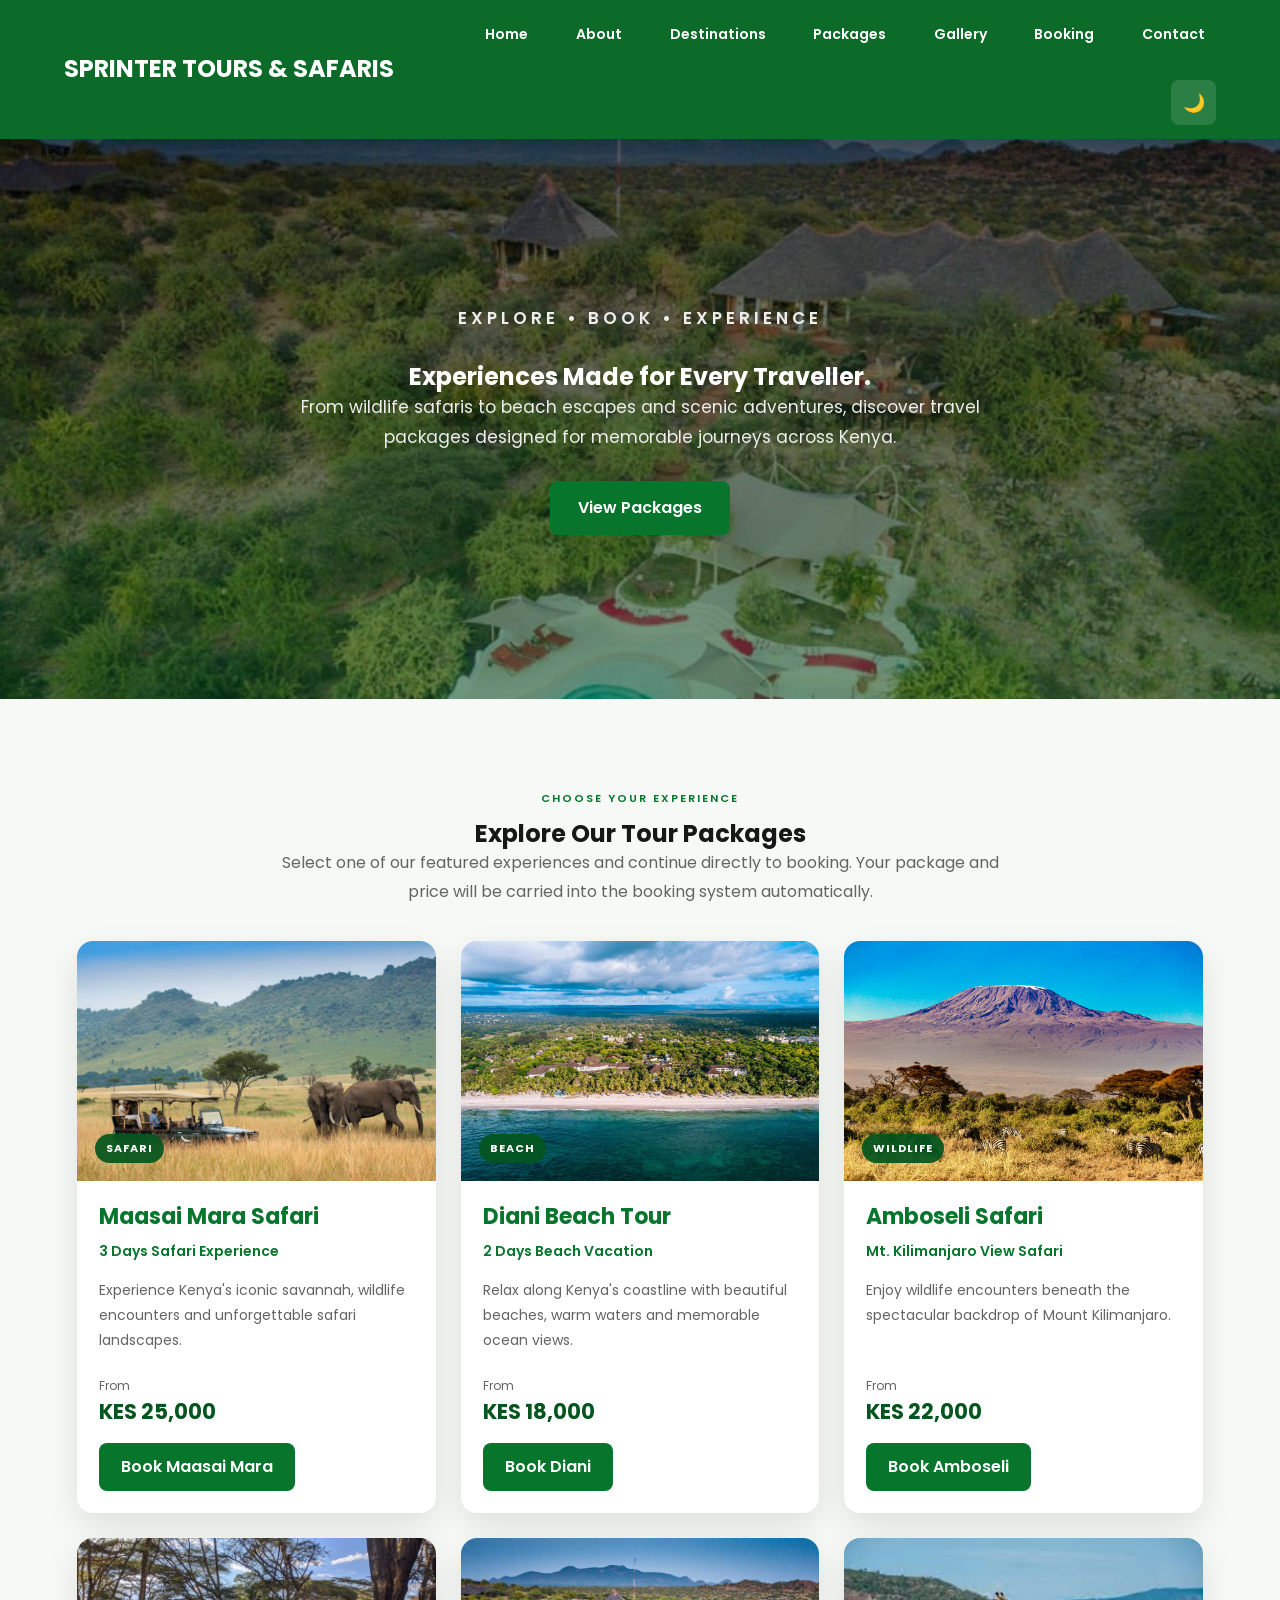
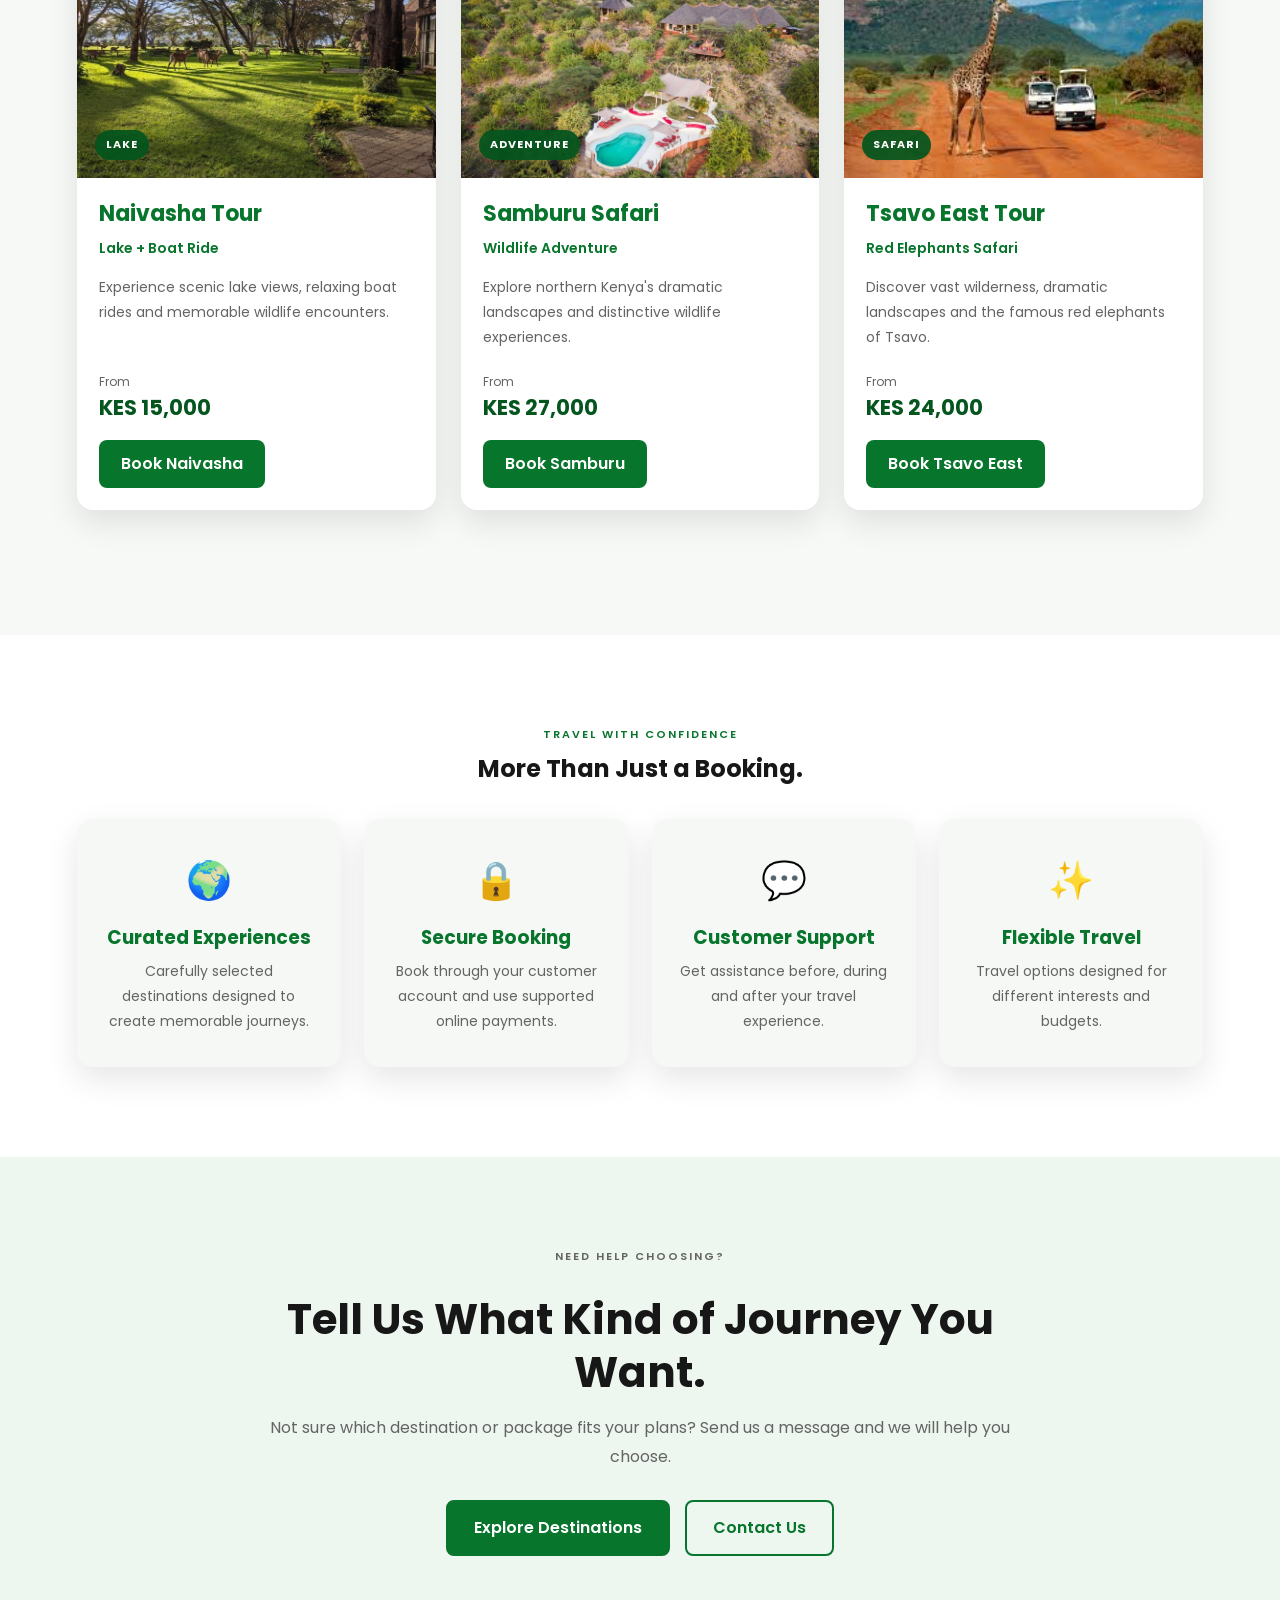
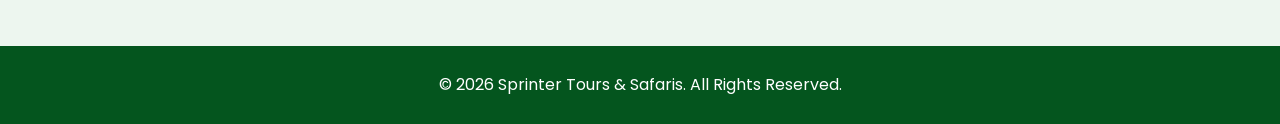
==== commit c9631145: "Add booking support for Samburu and Tsavo packages" ====
--- a/packages.html
+++ b/packages.html
@@ -527,10 +527,10 @@
                 </div>
 
                 <a
-                    href="contact.php"
+                    href="booking.php?package=samburu"
                     class="book-btn"
                 >
-                    Enquire About Samburu
+                    Book Samburu
                 </a>
 
             </div>
@@ -589,10 +589,10 @@
                 </div>
 
                 <a
-                    href="contact.php"
+                    href="booking.php?package=tsavo-east"
                     class="book-btn"
                 >
-                    Enquire About Tsavo
+                    Book Tsavo East
                 </a>
 
             </div>
